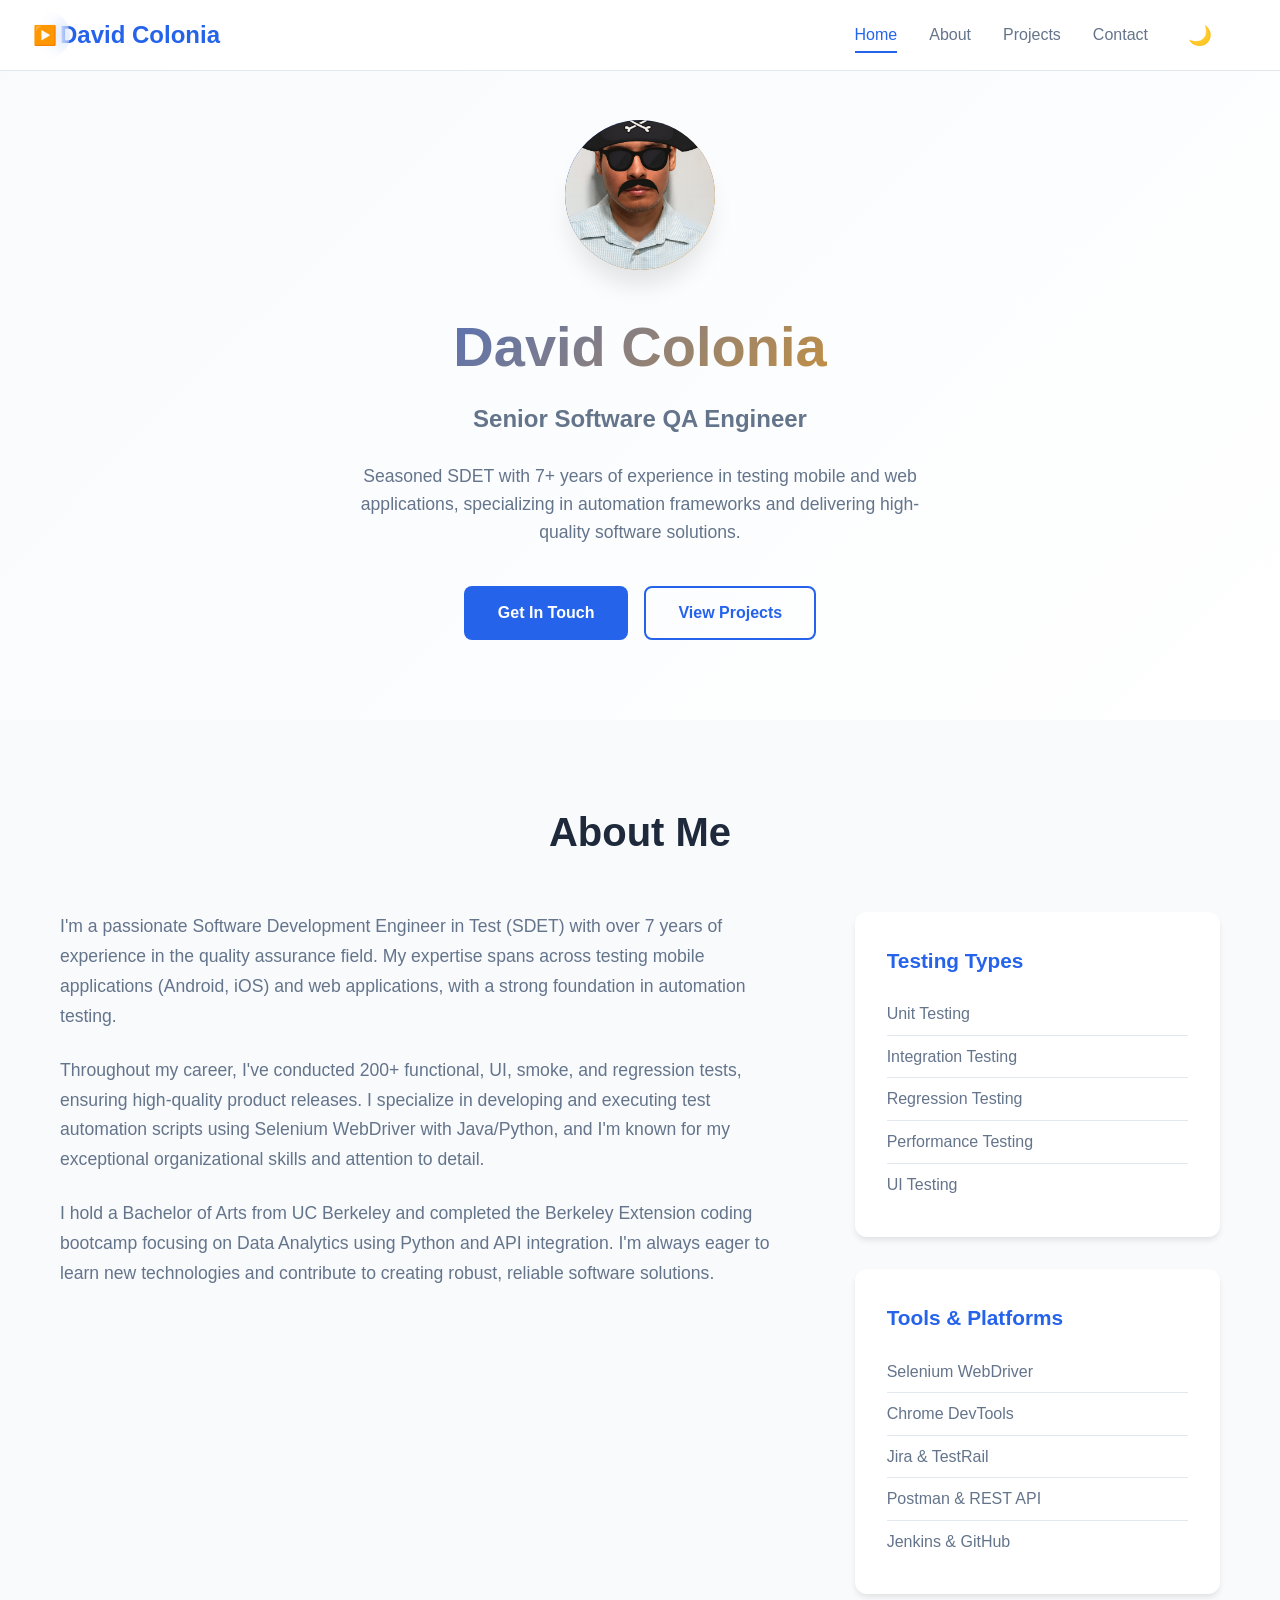
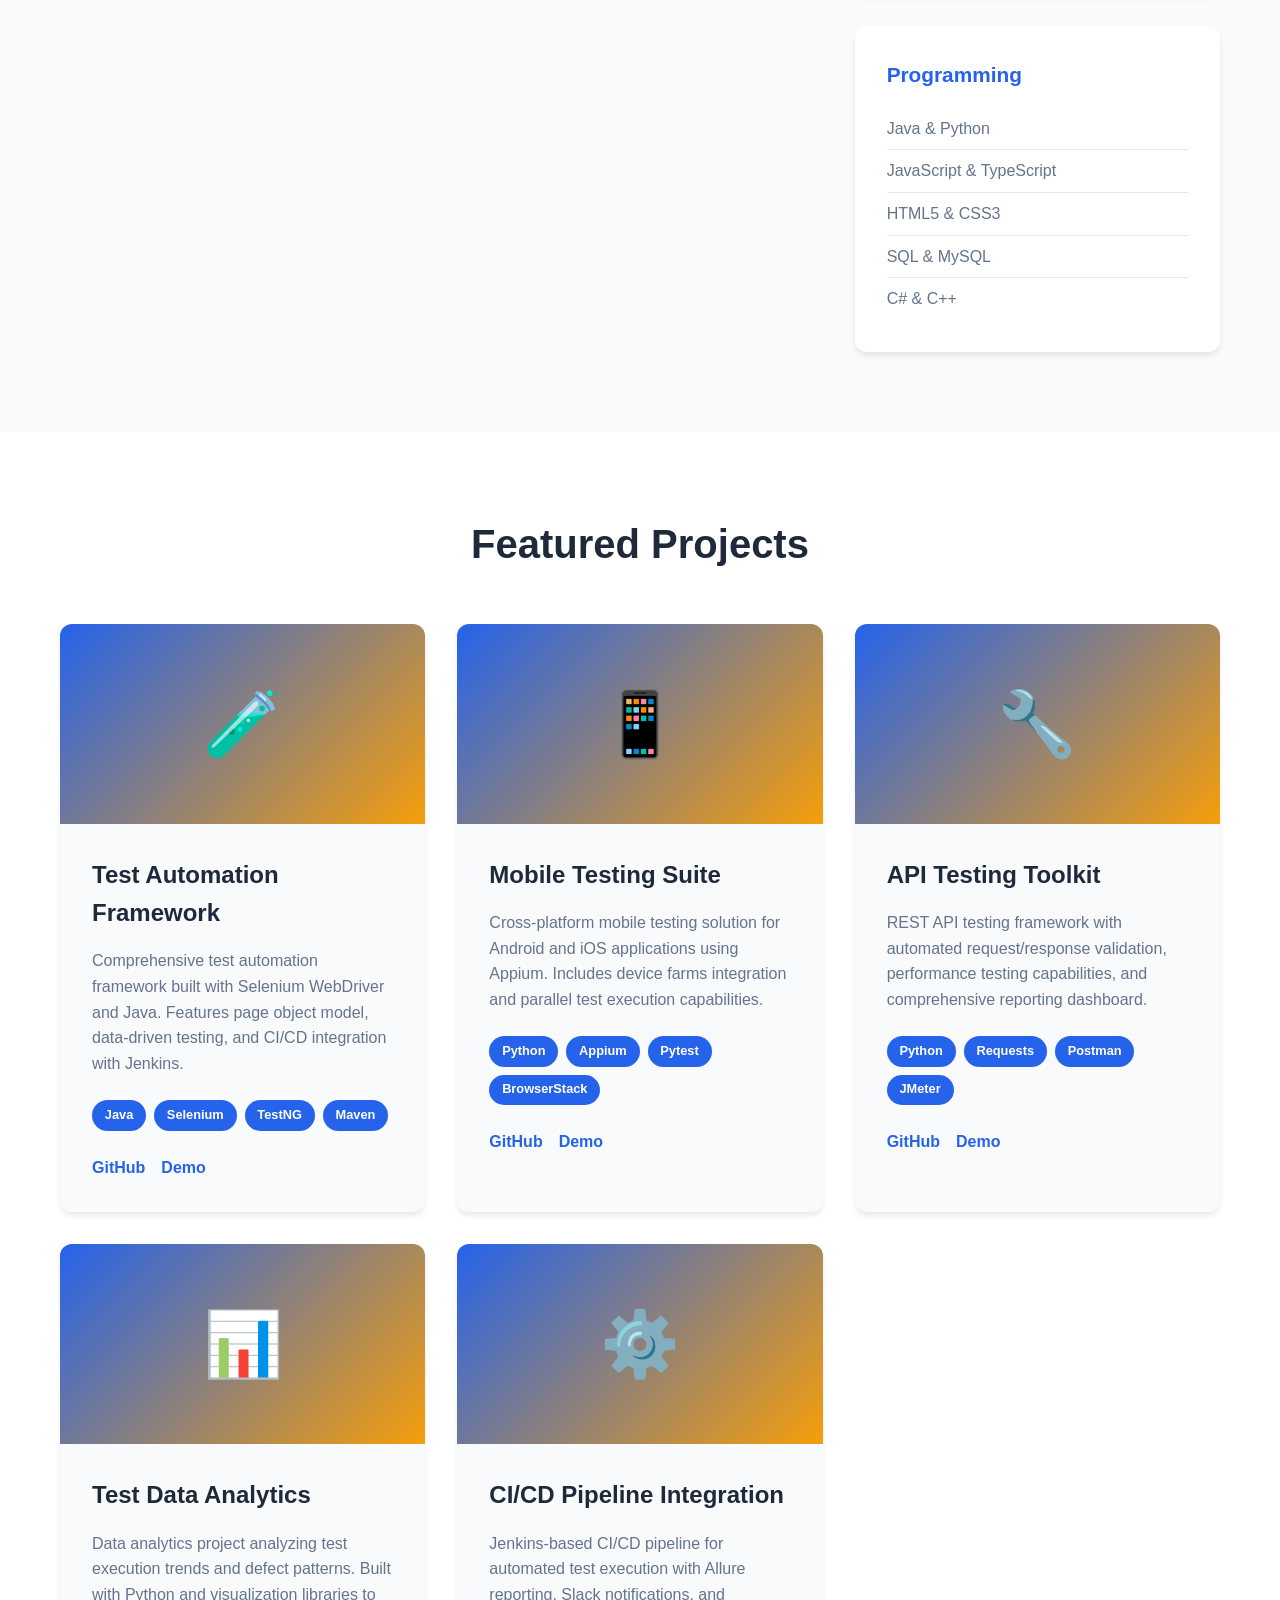
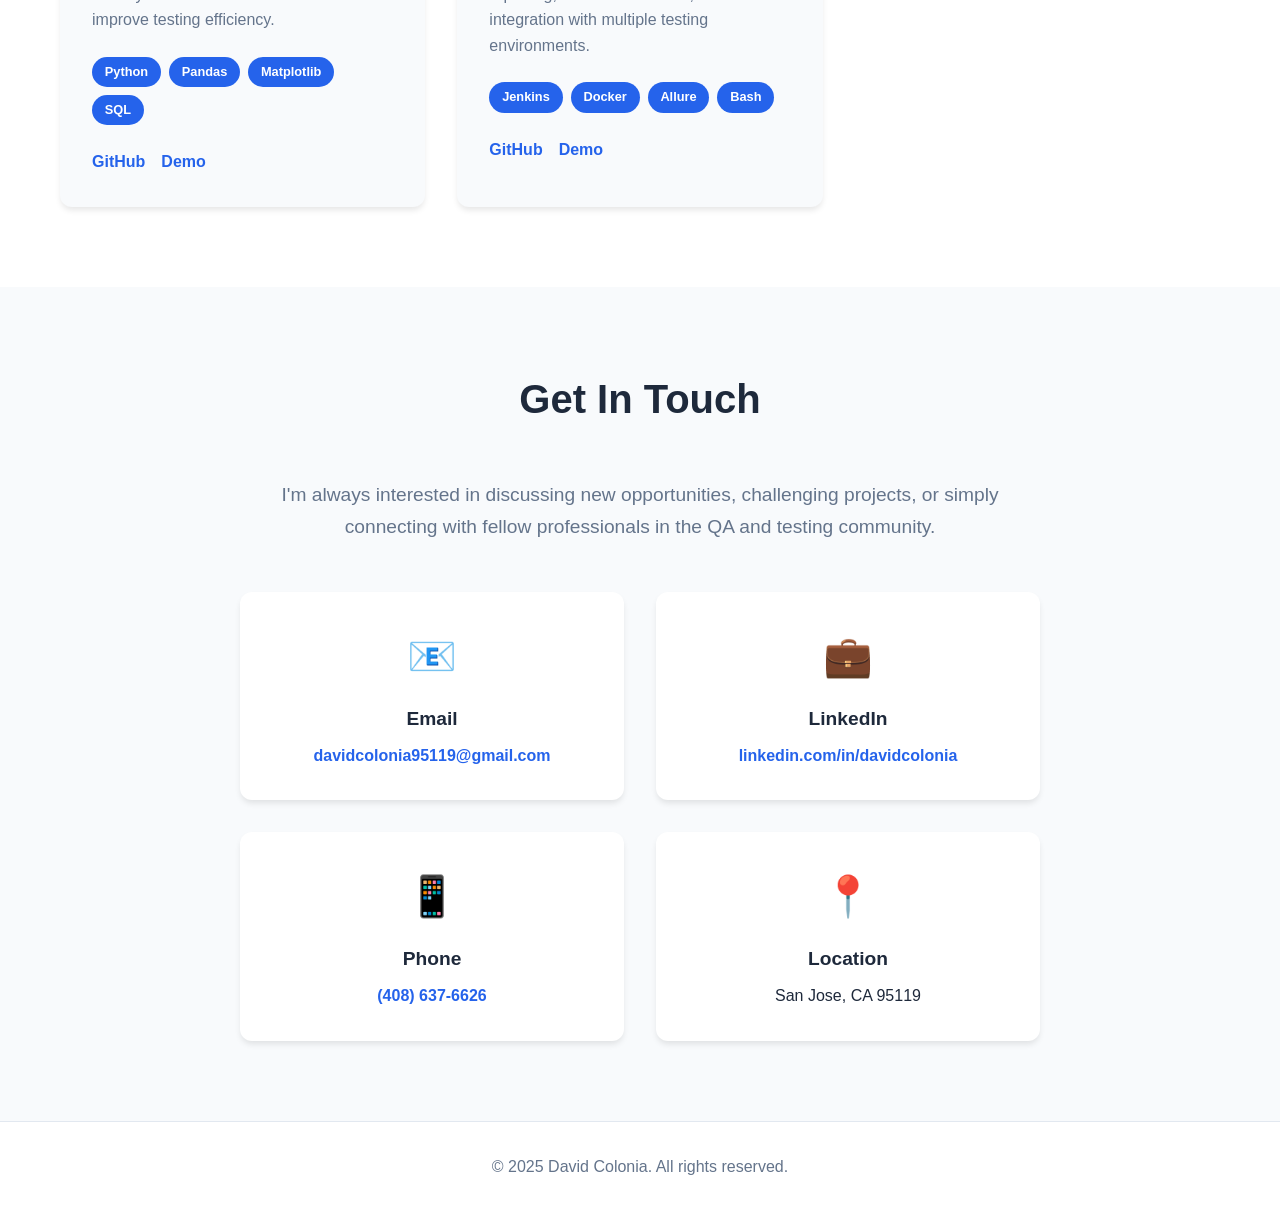
==== index.html @ 5f82f7f6 "working site" ====
<!DOCTYPE html>
<html lang="en">
<head>
    <meta charset="UTF-8">
    <meta name="viewport" content="width=device-width, initial-scale=1.0">
    <title>David Colonia - Software QA Engineer</title>
    <link rel="stylesheet" href="style.css">
</head>
<body>
    <!-- Music Player -->
    <div class="music-player" id="music-player">
        <button class="music-toggle" id="music-toggle">
            <span class="play-icon">▶️</span>
            <span class="pause-icon" style="display: none;">⏸️</span>
        </button>
        <div class="music-info" id="music-info">
            <div class="song-details">
                <div class="song-title">Lofi Hip Hop</div>
                <div class="song-artist">Chill Beats</div>
                <div class="music-controls">
                    <button class="control-btn" id="prev-btn">⏮️</button>
                    <button class="control-btn" id="next-btn">⏭️</button>
                    <div class="volume-control">
                        <span class="volume-icon">🔊</span>
                        <input type="range" class="volume-slider" id="volume-slider" min="0" max="100" value="50">
                    </div>
                </div>
                <div class="progress-container">
                    <div class="progress-bar">
                        <div class="progress-fill" id="progress-fill"></div>
                    </div>
                    <div class="time-display">
                        <span id="current-time">0:00</span> / <span id="total-time">0:00</span>
                    </div>
                </div>
            </div>
        </div>
        <audio id="audio-player" loop>
            <source src="music/lofi-hip-hop.mp3" type="audio/mpeg">
            <!-- Fallback for browsers that don't support MP3 -->
            <source src="music/lofi-hip-hop.ogg" type="audio/ogg">
            Your browser does not support the audio element.
        </audio>
    </div>

    <!-- Navigation -->
    <nav class="navbar" id="navbar">
        <div class="nav-container">
            <div class="nav-logo">
                <a href="#home">David Colonia</a>
            </div>
            <div class="nav-menu" id="nav-menu">
                <a href="#home" class="nav-link">Home</a>
                <a href="#about" class="nav-link">About</a>
                <a href="#projects" class="nav-link">Projects</a>
                <a href="#contact" class="nav-link">Contact</a>
                <button type="button" class="theme-toggle" id="theme-toggle">🌙</button>
            </div>
            <div class="hamburger" id="hamburger">
                <span></span>
                <span></span>
                <span></span>
            </div>
        </div>
    </nav>

    <!-- Hero Section -->
    <section id="home" class="hero">
        <div class="hero-container">
            <div class="hero-content">
                <div class="profile-img-container">
                    <div class="profile-img-placeholder">
                        <img src = "pirate-profile.jpg" />
                        <span>DC</span>
                    </div>
                </div>
                <h1 class="hero-title">David Colonia</h1>
                <p class="hero-subtitle">Senior Software QA Engineer</p>
                <p class="hero-description">
                    Seasoned SDET with 7+ years of experience in testing mobile and web applications, 
                    specializing in automation frameworks and delivering high-quality software solutions.
                </p>
                <div class="hero-cta">
                    <a href="#contact" class="btn btn-primary">Get In Touch</a>
                    <a href="#projects" class="btn btn-secondary">View Projects</a>
                </div>
            </div>
        </div>
    </section>

    <!-- About Section -->
    <section id="about" class="about">
        <div class="container">
            <h2 class="section-title">About Me</h2>
            <div class="about-content">
                <div class="about-text">
                    <p>
                        I'm a passionate Software Development Engineer in Test (SDET) with over 7 years of experience 
                        in the quality assurance field. My expertise spans across testing mobile applications (Android, iOS) 
                        and web applications, with a strong foundation in automation testing.
                    </p>
                    <p>
                        Throughout my career, I've conducted 200+ functional, UI, smoke, and regression tests, ensuring 
                        high-quality product releases. I specialize in developing and executing test automation scripts 
                        using Selenium WebDriver with Java/Python, and I'm known for my exceptional organizational 
                        skills and attention to detail.
                    </p>
                    <p>
                        I hold a Bachelor of Arts from UC Berkeley and completed the Berkeley Extension coding bootcamp 
                        focusing on Data Analytics using Python and API integration. I'm always eager to learn new 
                        technologies and contribute to creating robust, reliable software solutions.
                    </p>
                </div>
                <div class="skills-grid">
                    <div class="skill-category">
                        <h3>Testing Types</h3>
                        <ul>
                            <li>Unit Testing</li>
                            <li>Integration Testing</li>
                            <li>Regression Testing</li>
                            <li>Performance Testing</li>
                            <li>UI Testing</li>
                        </ul>
                    </div>
                    <div class="skill-category">
                        <h3>Tools & Platforms</h3>
                        <ul>
                            <li>Selenium WebDriver</li>
                            <li>Chrome DevTools</li>
                            <li>Jira & TestRail</li>
                            <li>Postman & REST API</li>
                            <li>Jenkins & GitHub</li>
                        </ul>
                    </div>
                    <div class="skill-category">
                        <h3>Programming</h3>
                        <ul>
                            <li>Java & Python</li>
                            <li>JavaScript & TypeScript</li>
                            <li>HTML5 & CSS3</li>
                            <li>SQL & MySQL</li>
                            <li>C# & C++</li>
                        </ul>
                    </div>
                </div>
            </div>
        </div>
    </section>

    <!-- Projects Section -->
    <section id="projects" class="projects">
        <div class="container">
            <h2 class="section-title">Featured Projects</h2>
            <div class="projects-grid">
                <div class="project-card">
                    <div class="project-image">
                        <div class="project-placeholder">🧪</div>
                    </div>
                    <div class="project-content">
                        <h3>Test Automation Framework</h3>
                        <p>
                            Comprehensive test automation framework built with Selenium WebDriver and Java. 
                            Features page object model, data-driven testing, and CI/CD integration with Jenkins.
                        </p>
                        <div class="project-tech">
                            <span>Java</span>
                            <span>Selenium</span>
                            <span>TestNG</span>
                            <span>Maven</span>
                        </div>
                        <div class="project-links">
                            <a href="#" class="project-link">GitHub</a>
                            <a href="#" class="project-link">Demo</a>
                        </div>
                    </div>
                </div>

                <div class="project-card">
                    <div class="project-image">
                        <div class="project-placeholder">📱</div>
                    </div>
                    <div class="project-content">
                        <h3>Mobile Testing Suite</h3>
                        <p>
                            Cross-platform mobile testing solution for Android and iOS applications using Appium. 
                            Includes device farms integration and parallel test execution capabilities.
                        </p>
                        <div class="project-tech">
                            <span>Python</span>
                            <span>Appium</span>
                            <span>Pytest</span>
                            <span>BrowserStack</span>
                        </div>
                        <div class="project-links">
                            <a href="#" class="project-link">GitHub</a>
                            <a href="#" class="project-link">Demo</a>
                        </div>
                    </div>
                </div>

                <div class="project-card">
                    <div class="project-image">
                        <div class="project-placeholder">🔧</div>
                    </div>
                    <div class="project-content">
                        <h3>API Testing Toolkit</h3>
                        <p>
                            REST API testing framework with automated request/response validation, 
                            performance testing capabilities, and comprehensive reporting dashboard.
                        </p>
                        <div class="project-tech">
                            <span>Python</span>
                            <span>Requests</span>
                            <span>Postman</span>
                            <span>JMeter</span>
                        </div>
                        <div class="project-links">
                            <a href="#" class="project-link">GitHub</a>
                            <a href="#" class="project-link">Demo</a>
                        </div>
                    </div>
                </div>

                <div class="project-card">
                    <div class="project-image">
                        <div class="project-placeholder">📊</div>
                    </div>
                    <div class="project-content">
                        <h3>Test Data Analytics</h3>
                        <p>
                            Data analytics project analyzing test execution trends and defect patterns. 
                            Built with Python and visualization libraries to improve testing efficiency.
                        </p>
                        <div class="project-tech">
                            <span>Python</span>
                            <span>Pandas</span>
                            <span>Matplotlib</span>
                            <span>SQL</span>
                        </div>
                        <div class="project-links">
                            <a href="#" class="project-link">GitHub</a>
                            <a href="#" class="project-link">Demo</a>
                        </div>
                    </div>
                </div>

                <div class="project-card">
                    <div class="project-image">
                        <div class="project-placeholder">⚙️</div>
                    </div>
                    <div class="project-content">
                        <h3>CI/CD Pipeline Integration</h3>
                        <p>
                            Jenkins-based CI/CD pipeline for automated test execution with Allure reporting, 
                            Slack notifications, and integration with multiple testing environments.
                        </p>
                        <div class="project-tech">
                            <span>Jenkins</span>
                            <span>Docker</span>
                            <span>Allure</span>
                            <span>Bash</span>
                        </div>
                        <div class="project-links">
                            <a href="#" class="project-link">GitHub</a>
                            <a href="#" class="project-link">Demo</a>
                        </div>
                    </div>
                </div>
            </div>
        </div>
    </section>

    <!-- Contact Section -->
    <section id="contact" class="contact">
        <div class="container">
            <h2 class="section-title">Get In Touch</h2>
            <div class="contact-content">
                <p class="contact-description">
                    I'm always interested in discussing new opportunities, challenging projects, 
                    or simply connecting with fellow professionals in the QA and testing community.
                </p>
                <div class="contact-info">
                    <div class="contact-item">
                        <div class="contact-icon">📧</div>
                        <div class="contact-details">
                            <h3>Email</h3>
                            <a href="mailto:davidcolonia95119@gmail.com">davidcolonia95119@gmail.com</a>
                        </div>
                    </div>
                    <div class="contact-item">
                        <div class="contact-icon">💼</div>
                        <div class="contact-details">
                            <h3>LinkedIn</h3>
                            <a href="https://linkedin.com/in/davidcolonia" target="_blank">linkedin.com/in/davidcolonia</a>
                        </div>
                    </div>
                    <div class="contact-item">
                        <div class="contact-icon">📱</div>
                        <div class="contact-details">
                            <h3>Phone</h3>
                            <a href="tel:4086376626">(408) 637-6626</a>
                        </div>
                    </div>
                    <div class="contact-item">
                        <div class="contact-icon">📍</div>
                        <div class="contact-details">
                            <h3>Location</h3>
                            <span>San Jose, CA 95119</span>
                        </div>
                    </div>
                </div>
            </div>
        </div>
    </section>

    <!-- Footer -->
    <footer class="footer">
        <div class="container">
            <p>&copy; 2025 David Colonia. All rights reserved.</p>
        </div>
    </footer>

    <script src="script.js"></script>
</body>
</html>
---- style.css ----
/* CSS Reset and Base Styles */
* {
    margin: 0;
    padding: 0;
    box-sizing: border-box;
}

:root {
    /* Light theme colors */
    --primary-color: #2563eb;
    --secondary-color: #64748b;
    --accent-color: #f59e0b;
    --text-primary: #1e293b;
    --text-secondary: #64748b;
    --background-color: #ffffff;
    --surface-color: #f8fafc;
    --border-color: #e2e8f0;
    --shadow: 0 4px 6px -1px rgba(0, 0, 0, 0.1);
    --shadow-lg: 0 20px 25px -5px rgba(0, 0, 0, 0.1);
    
    /* Font settings */
    --font-primary: -apple-system, BlinkMacSystemFont, 'Segoe UI', Roboto, sans-serif;
    --font-mono: 'SFMono-Regular', Consolas, 'Liberation Mono', Menlo, monospace;
    
    /* Transitions */
    --transition: all 0.3s cubic-bezier(0.4, 0, 0.2, 1);
}

/* Dark theme colors */
[data-theme="dark"] {
    --primary-color: #3b82f6;
    --secondary-color: #94a3b8;
    --accent-color: #fbbf24;
    --text-primary: #f1f5f9;
    --text-secondary: #cbd5e1;
    --background-color: #0f172a;
    --surface-color: #1e293b;
    --border-color: #334155;
    --shadow: 0 4px 6px -1px rgba(0, 0, 0, 0.3);
    --shadow-lg: 0 20px 25px -5px rgba(0, 0, 0, 0.4);
}

/* Ensure smooth theme transitions */
* {
    transition: background-color 0.3s ease, color 0.3s ease, border-color 0.3s ease;
}

body {
    font-family: var(--font-primary);
    line-height: 1.6;
    color: var(--text-primary);
    background-color: var(--background-color);
    transition: var(--transition);
}

html {
    scroll-behavior: smooth;
}

.container {
    max-width: 1200px;
    margin: 0 auto;
    padding: 0 20px;
}

/* Navigation Styles */
.navbar {
    position: fixed;
    top: 0;
    width: 100%;
    background: var(--background-color);
    backdrop-filter: blur(10px);
    border-bottom: 1px solid var(--border-color);
    z-index: 1000;
    transition: var(--transition);
}

.nav-container {
    max-width: 1200px;
    margin: 0 auto;
    padding: 0 20px;
    display: flex;
    justify-content: space-between;
    align-items: center;
    height: 70px;
}

.nav-logo a {
    font-size: 1.5rem;
    font-weight: 700;
    color: var(--primary-color);
    text-decoration: none;
    transition: var(--transition);
}

.nav-menu {
    display: flex;
    align-items: center;
    gap: 2rem;
}

.nav-link {
    color: var(--text-secondary);
    text-decoration: none;
    font-weight: 500;
    transition: var(--transition);
    position: relative;
}

.nav-link:hover {
    color: var(--primary-color);
}

.nav-link::after {
    content: '';
    position: absolute;
    bottom: -5px;
    left: 0;
    width: 0;
    height: 2px;
    background: var(--primary-color);
    transition: width 0.3s ease;
}

.nav-link:hover::after {
    width: 100%;
}

.nav-link.active {
    color: var(--primary-color);
}

.nav-link.active::after {
    width: 100%;
}

.theme-toggle {
    background: none;
    border: none;
    font-size: 1.2rem;
    cursor: pointer;
    padding: 8px;
    border-radius: 8px;
    transition: var(--transition);
    color: var(--text-primary);
    display: flex;
    align-items: center;
    justify-content: center;
    min-width: 40px;
    height: 40px;
}

.theme-toggle:hover {
    background: var(--surface-color);
    transform: scale(1.1);
}

.theme-toggle:focus {
    outline: 2px solid var(--primary-color);
    outline-offset: 2px;
}

.hamburger {
    display: none;
    flex-direction: column;
    cursor: pointer;
    gap: 4px;
}

.hamburger span {
    width: 25px;
    height: 3px;
    background: var(--text-primary);
    transition: var(--transition);
    border-radius: 2px;
}

/* Hero Section */
.hero {
    padding: 120px 0 80px;
    background: linear-gradient(135deg, var(--surface-color) 0%, var(--background-color) 100%);
}

.hero-container {
    max-width: 1200px;
    margin: 0 auto;
    padding: 0 20px;
}

.hero-content {
    text-align: center;
    max-width: 800px;
    margin: 0 auto;
}

.profile-img-container {
    margin-bottom: 2rem;
}

.profile-img-placeholder {
    width: 150px;
    height: 150px;
    background: linear-gradient(135deg, var(--primary-color), var(--accent-color));
    border-radius: 50%;
    display: flex;
    align-items: center;
    justify-content: center;
    margin: 0 auto;
    font-size: 3rem;
    font-weight: 700;
    color: white;
    box-shadow: var(--shadow-lg);
    overflow: hidden;
    position: relative;
}

.profile-img-placeholder img {
    width: 100%;
    height: 100%;
    object-fit: cover;
    object-position: center;
    border-radius: 50%;
    position: absolute;
    top: 0;
    left: 0;
}

.profile-img-placeholder span {
    display: block;
    z-index: 1;
}

/* Hide the initials when image is present */
.profile-img-placeholder:has(img) span {
    display: none;
}

.hero-title {
    font-size: 3.5rem;
    font-weight: 800;
    margin-bottom: 0.5rem;
    background: linear-gradient(135deg, var(--primary-color), var(--accent-color));
    -webkit-background-clip: text;
    -webkit-text-fill-color: transparent;
    background-clip: text;
}

.hero-subtitle {
    font-size: 1.5rem;
    color: var(--text-secondary);
    margin-bottom: 1.5rem;
    font-weight: 600;
}

.hero-description {
    font-size: 1.1rem;
    color: var(--text-secondary);
    margin-bottom: 2.5rem;
    max-width: 600px;
    margin-left: auto;
    margin-right: auto;
}

.hero-cta {
    display: flex;
    gap: 1rem;
    justify-content: center;
    flex-wrap: wrap;
}

/* Button Styles */
.btn {
    padding: 12px 32px;
    border-radius: 8px;
    text-decoration: none;
    font-weight: 600;
    transition: var(--transition);
    display: inline-block;
    border: 2px solid transparent;
}

.btn-primary {
    background: var(--primary-color);
    color: white;
}

.btn-primary:hover {
    transform: translateY(-2px);
    box-shadow: var(--shadow-lg);
}

.btn-secondary {
    background: transparent;
    color: var(--primary-color);
    border-color: var(--primary-color);
}

.btn-secondary:hover {
    background: var(--primary-color);
    color: white;
    transform: translateY(-2px);
}

/* Section Styles */
.section-title {
    font-size: 2.5rem;
    font-weight: 800;
    text-align: center;
    margin-bottom: 3rem;
    color: var(--text-primary);
}

/* About Section */
.about {
    padding: 80px 0;
    background: var(--surface-color);
}

.about-content {
    display: grid;
    grid-template-columns: 2fr 1fr;
    gap: 4rem;
    align-items: start;
}

.about-text p {
    margin-bottom: 1.5rem;
    font-size: 1.1rem;
    color: var(--text-secondary);
    line-height: 1.7;
}

.skills-grid {
    display: grid;
    gap: 2rem;
}

.skill-category {
    background: var(--background-color);
    padding: 2rem;
    border-radius: 12px;
    box-shadow: var(--shadow);
    transition: var(--transition);
}

.skill-category:hover {
    transform: translateY(-5px);
    box-shadow: var(--shadow-lg);
}

.skill-category h3 {
    font-size: 1.3rem;
    font-weight: 700;
    margin-bottom: 1rem;
    color: var(--primary-color);
}

.skill-category ul {
    list-style: none;
}

.skill-category li {
    padding: 0.5rem 0;
    color: var(--text-secondary);
    border-bottom: 1px solid var(--border-color);
}

.skill-category li:last-child {
    border-bottom: none;
}

/* Projects Section */
.projects {
    padding: 80px 0;
    background: var(--background-color);
}

.projects-grid {
    display: grid;
    grid-template-columns: repeat(auto-fit, minmax(350px, 1fr));
    gap: 2rem;
}

.project-card {
    background: var(--surface-color);
    border-radius: 12px;
    overflow: hidden;
    box-shadow: var(--shadow);
    transition: var(--transition);
}

.project-card:hover {
    transform: translateY(-10px);
    box-shadow: var(--shadow-lg);
}

.project-image {
    height: 200px;
    background: linear-gradient(135deg, var(--primary-color), var(--accent-color));
    display: flex;
    align-items: center;
    justify-content: center;
}

.project-placeholder {
    font-size: 4rem;
    color: white;
}

.project-content {
    padding: 2rem;
}

.project-content h3 {
    font-size: 1.5rem;
    font-weight: 700;
    margin-bottom: 1rem;
    color: var(--text-primary);
}

.project-content p {
    color: var(--text-secondary);
    margin-bottom: 1.5rem;
    line-height: 1.6;
}

.project-tech {
    display: flex;
    flex-wrap: wrap;
    gap: 0.5rem;
    margin-bottom: 1.5rem;
}

.project-tech span {
    background: var(--primary-color);
    color: white;
    padding: 0.3rem 0.8rem;
    border-radius: 20px;
    font-size: 0.8rem;
    font-weight: 600;
}

.project-links {
    display: flex;
    gap: 1rem;
}

.project-link {
    color: var(--primary-color);
    text-decoration: none;
    font-weight: 600;
    transition: var(--transition);
}

.project-link:hover {
    color: var(--accent-color);
}

/* Contact Section */
.contact {
    padding: 80px 0;
    background: var(--surface-color);
}

.contact-content {
    text-align: center;
    max-width: 800px;
    margin: 0 auto;
}

.contact-description {
    font-size: 1.2rem;
    color: var(--text-secondary);
    margin-bottom: 3rem;
    line-height: 1.7;
}

.contact-info {
    display: grid;
    grid-template-columns: repeat(auto-fit, minmax(250px, 1fr));
    gap: 2rem;
}

.contact-item {
    background: var(--background-color);
    padding: 2rem;
    border-radius: 12px;
    box-shadow: var(--shadow);
    transition: var(--transition);
    text-align: center;
}

.contact-item:hover {
    transform: translateY(-5px);
    box-shadow: var(--shadow-lg);
}

.contact-icon {
    font-size: 2.5rem;
    margin-bottom: 1rem;
}

.contact-item h3 {
    font-size: 1.2rem;
    font-weight: 700;
    margin-bottom: 0.5rem;
    color: var(--text-primary);
}

.contact-item a {
    color: var(--primary-color);
    text-decoration: none;
    font-weight: 600;
    transition: var(--transition);
}

.contact-item a:hover {
    color: var(--accent-color);
}

/* Footer */
.footer {
    background: var(--background-color);
    border-top: 1px solid var(--border-color);
    padding: 2rem 0;
    text-align: center;
}

.footer p {
    color: var(--text-secondary);
}

/* Music Player Styles */
.music-player {
    position: fixed;
    top: 10px;
    left: 20px;
    z-index: 1001;
    transition: var(--transition);
}

@media (max-width: 768px) {
    .music-player {
        top: 180px;
        left: 15px;
    }
}

@media (max-width: 480px) {
    .music-player {
        top: 160px;
        left: 10px;
    }
}

.music-toggle {
    width: 50px !important;
    height: 50px !important;
    border-radius: 50% !important;
    background: transparent !important;
    backdrop-filter: blur(10px);
    border: none !important;
    cursor: pointer;
    display: flex;
    align-items: center;
    justify-content: center;
    font-size: 1.2rem;
    transition: var(--transition);
    box-shadow: none !important;
    color: var(--text-primary);
}

.music-toggle:hover {
    background: rgba(255, 255, 255, 0.1) !important;
    transform: scale(1.05);
    box-shadow: none !important;
}

.music-toggle:active {
    transform: scale(0.95);
}

.music-toggle:focus {
    outline: none;
}

.music-info {
    position: absolute;
    top: 60px;
    left: 0;
    background: var(--surface-color);
    border: 1px solid var(--border-color);
    border-radius: 12px;
    padding: 1rem;
    min-width: 280px;
    box-shadow: var(--shadow-lg);
    opacity: 0;
    visibility: hidden;
    transform: translateY(-10px);
    transition: all 0.3s cubic-bezier(0.4, 0, 0.2, 1);
    backdrop-filter: blur(10px);
}

.music-player:hover .music-info {
    opacity: 1;
    visibility: visible;
    transform: translateY(0);
}

.song-details {
    display: flex;
    flex-direction: column;
    gap: 0.75rem;
}

.song-title {
    font-weight: 700;
    font-size: 1rem;
    color: var(--text-primary);
    margin-bottom: 0.25rem;
}

.song-artist {
    font-size: 0.875rem;
    color: var(--text-secondary);
    margin-bottom: 0.5rem;
}

.music-controls {
    display: flex;
    align-items: center;
    gap: 0.5rem;
    margin-bottom: 0.75rem;
}

.control-btn {
    background: none;
    border: none;
    font-size: 1rem;
    cursor: pointer;
    padding: 0.25rem;
    border-radius: 4px;
    transition: var(--transition);
    color: var(--text-secondary);
}

.control-btn:hover {
    background: var(--border-color);
    color: var(--primary-color);
}

.volume-control {
    display: flex;
    align-items: center;
    gap: 0.5rem;
    margin-left: auto;
}

.volume-icon {
    font-size: 0.875rem;
}

.volume-slider {
    width: 80px;
    height: 4px;
    border-radius: 2px;
    background: var(--border-color);
    outline: none;
    -webkit-appearance: none;
    appearance: none;
}

.volume-slider::-webkit-slider-thumb {
    -webkit-appearance: none;
    appearance: none;
    width: 14px;
    height: 14px;
    border-radius: 50%;
    background: var(--primary-color);
    cursor: pointer;
    border: 2px solid white;
    box-shadow: 0 2px 4px rgba(0, 0, 0, 0.1);
}

.volume-slider::-moz-range-thumb {
    width: 14px;
    height: 14px;
    border-radius: 50%;
    background: var(--primary-color);
    cursor: pointer;
    border: 2px solid white;
    box-shadow: 0 2px 4px rgba(0, 0, 0, 0.1);
}

.progress-container {
    display: flex;
    flex-direction: column;
    gap: 0.5rem;
}

.progress-bar {
    width: 100%;
    height: 4px;
    background: var(--border-color);
    border-radius: 2px;
    overflow: hidden;
    cursor: pointer;
}

.progress-fill {
    height: 100%;
    background: linear-gradient(90deg, var(--primary-color), var(--accent-color));
    width: 0%;
    transition: width 0.1s ease;
    border-radius: 2px;
}

.time-display {
    display: flex;
    justify-content: space-between;
    font-size: 0.75rem;
    color: var(--text-secondary);
}

/* Dark theme adjustments for music player */
[data-theme="dark"] .music-toggle {
    background: transparent !important;
    color: var(--text-primary);
}

[data-theme="dark"] .music-toggle:hover {
    background: rgba(0, 0, 0, 0.2) !important;
}

[data-theme="dark"] .music-info {
    background: var(--surface-color);
    border-color: var(--border-color);
}

[data-theme="dark"] .volume-slider::-webkit-slider-thumb {
    border-color: var(--surface-color);
    box-shadow: 0 2px 4px rgba(0, 0, 0, 0.3);
}

[data-theme="dark"] .volume-slider::-moz-range-thumb {
    border-color: var(--surface-color);
    box-shadow: 0 2px 4px rgba(0, 0, 0, 0.3);
}

[data-theme="dark"] .progress-bar {
    background: var(--border-color);
}

[data-theme="dark"] .control-btn:hover {
    background: var(--border-color);
    color: var(--primary-color);
}

/* Music player responsive design */
@media (max-width: 768px) {
    .music-player {
        top: 15px;
        left: 15px;
    }
    
    .music-toggle {
        width: 45px;
        height: 45px;
        font-size: 1rem;
    }
    
    .music-info {
        min-width: 260px;
        left: -10px;
    }
}

@media (max-width: 480px) {
    .music-info {
        min-width: 240px;
        left: -20px;
    }
}
.scroll-to-top {
    position: fixed;
    bottom: 20px;
    right: 20px;
    width: 50px;
    height: 50px;
    border-radius: 50%;
    background: var(--primary-color);
    color: white;
    border: none;
    font-size: 20px;
    font-weight: bold;
    cursor: pointer;
    opacity: 0;
    visibility: hidden;
    transition: all 0.3s ease;
    z-index: 1000;
    box-shadow: var(--shadow);
}

.scroll-to-top:hover {
    transform: translateY(-2px);
    box-shadow: var(--shadow-lg);
}

/* Responsive Design */
@media (max-width: 768px) {
    .hamburger {
        display: flex;
    }
    
    .nav-menu {
        position: fixed;
        top: 70px;
        left: -100%;
        width: 100%;
        height: calc(100vh - 70px);
        background: var(--background-color);
        flex-direction: column;
        justify-content: center;
        align-items: center;
        gap: 2rem;
        transition: var(--transition);
        border-top: 1px solid var(--border-color);
    }
    
    .nav-menu.active {
        left: 0;
    }
    
    .hamburger.active span:nth-child(1) {
        transform: rotate(45deg) translate(5px, 5px);
    }
    
    .hamburger.active span:nth-child(2) {
        opacity: 0;
    }
    
    .hamburger.active span:nth-child(3) {
        transform: rotate(-45deg) translate(7px, -6px);
    }
    
    .hero-title {
        font-size: 2.5rem;
    }
    
    .hero-subtitle {
        font-size: 1.2rem;
    }
    
    .hero-cta {
        flex-direction: column;
        align-items: center;
    }
    
    .about-content {
        grid-template-columns: 1fr;
        gap: 2rem;
    }
    
    .projects-grid {
        grid-template-columns: 1fr;
    }
    
    .contact-info {
        grid-template-columns: 1fr;
    }
    
    .hero {
        padding: 100px 0 60px;
    }
    
    .section-title {
        font-size: 2rem;
    }
    
    .container {
        padding: 0 15px;
    }
}

@media (max-width: 480px) {
    .hero-title {
        font-size: 2rem;
    }
    
    .profile-img-placeholder {
        width: 120px;
        height: 120px;
        font-size: 2.5rem;
    }
    
    .profile-img-placeholder img {
        width: 120px;
        height: 120px;
    }
    
    .projects-grid {
        grid-template-columns: 1fr;
    }
    
    .project-card {
        margin: 0 10px;
    }
    
    .btn {
        padding: 10px 24px;
        font-size: 0.9rem;
    }
}

/* Animations */
@keyframes fadeInUp {
    from {
        opacity: 0;
        transform: translateY(30px);
    }
    to {
        opacity: 1;
        transform: translateY(0);
    }
}

.hero-content,
.section-title,
.project-card,
.contact-item {
    animation: fadeInUp 0.6s ease-out;
}

/* Smooth scrolling enhancement */
@media (prefers-reduced-motion: no-preference) {
    html {
        scroll-behavior: smooth;
    }
}
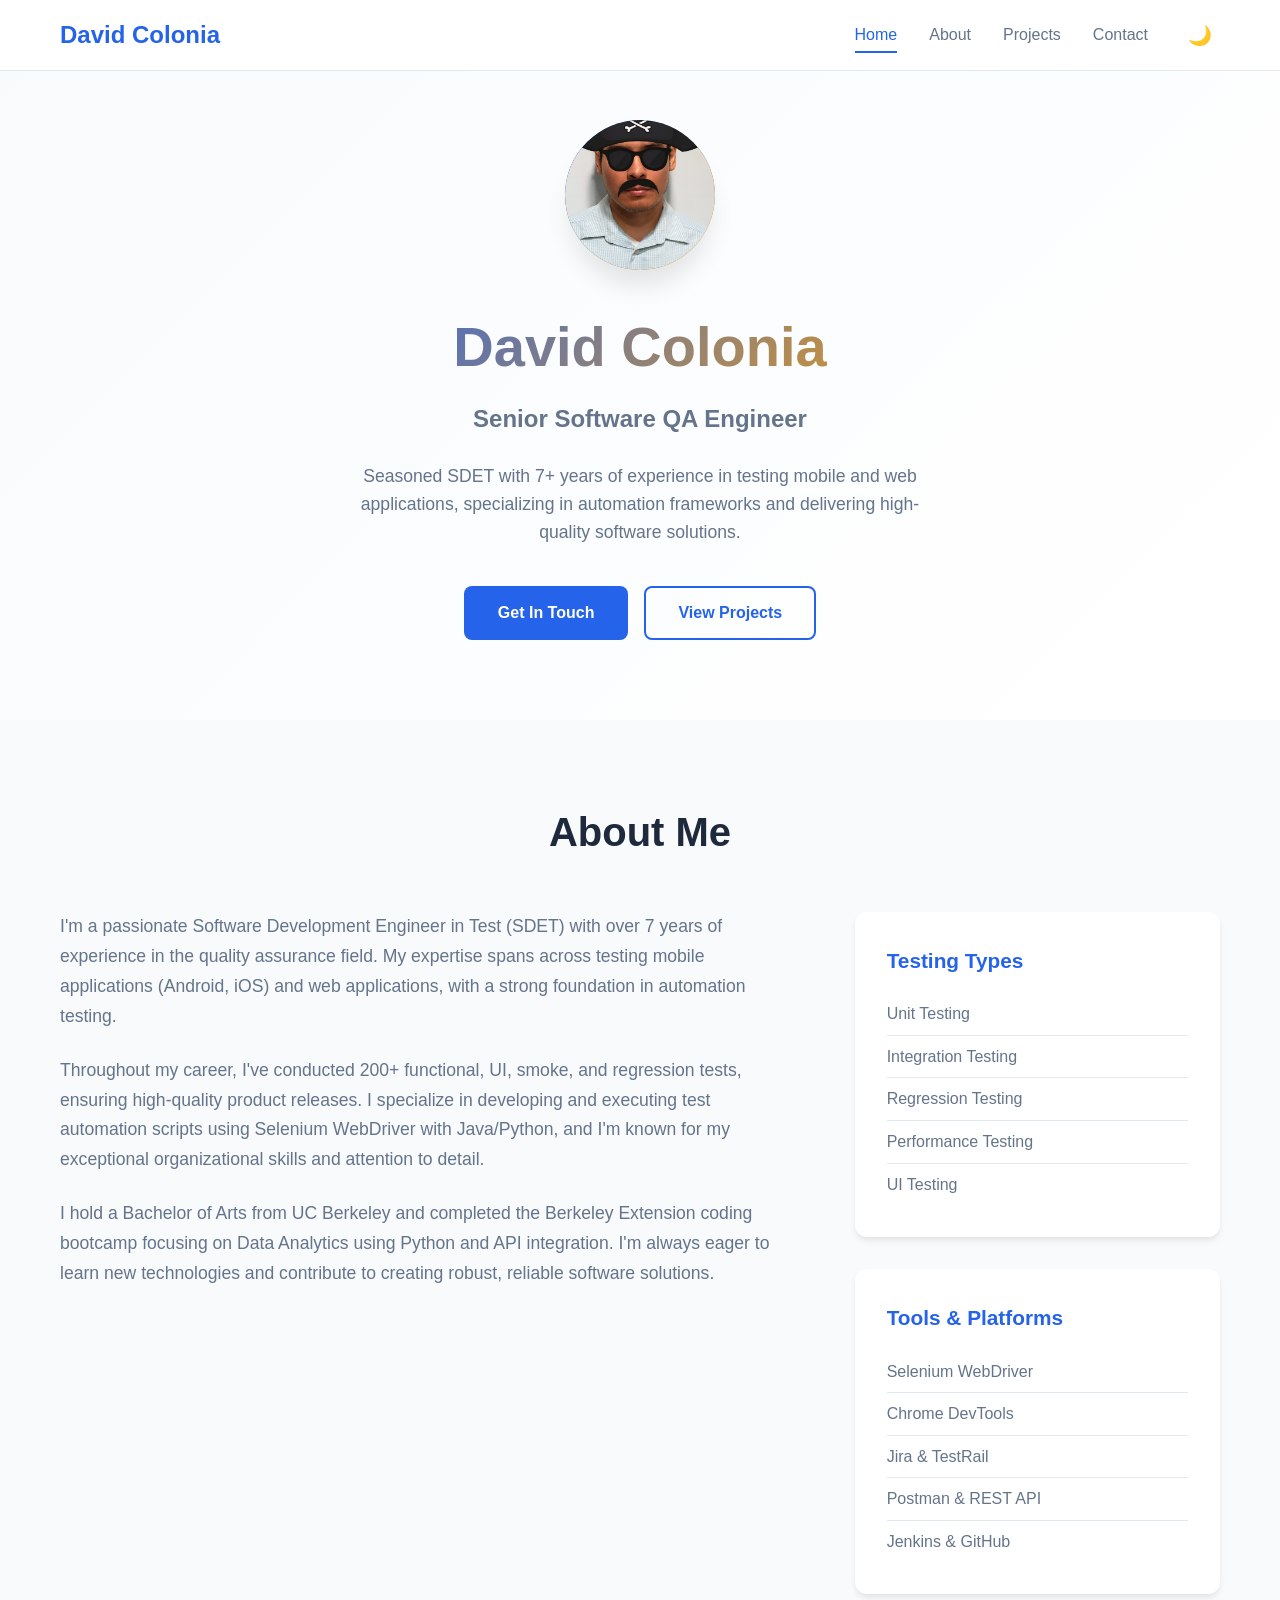
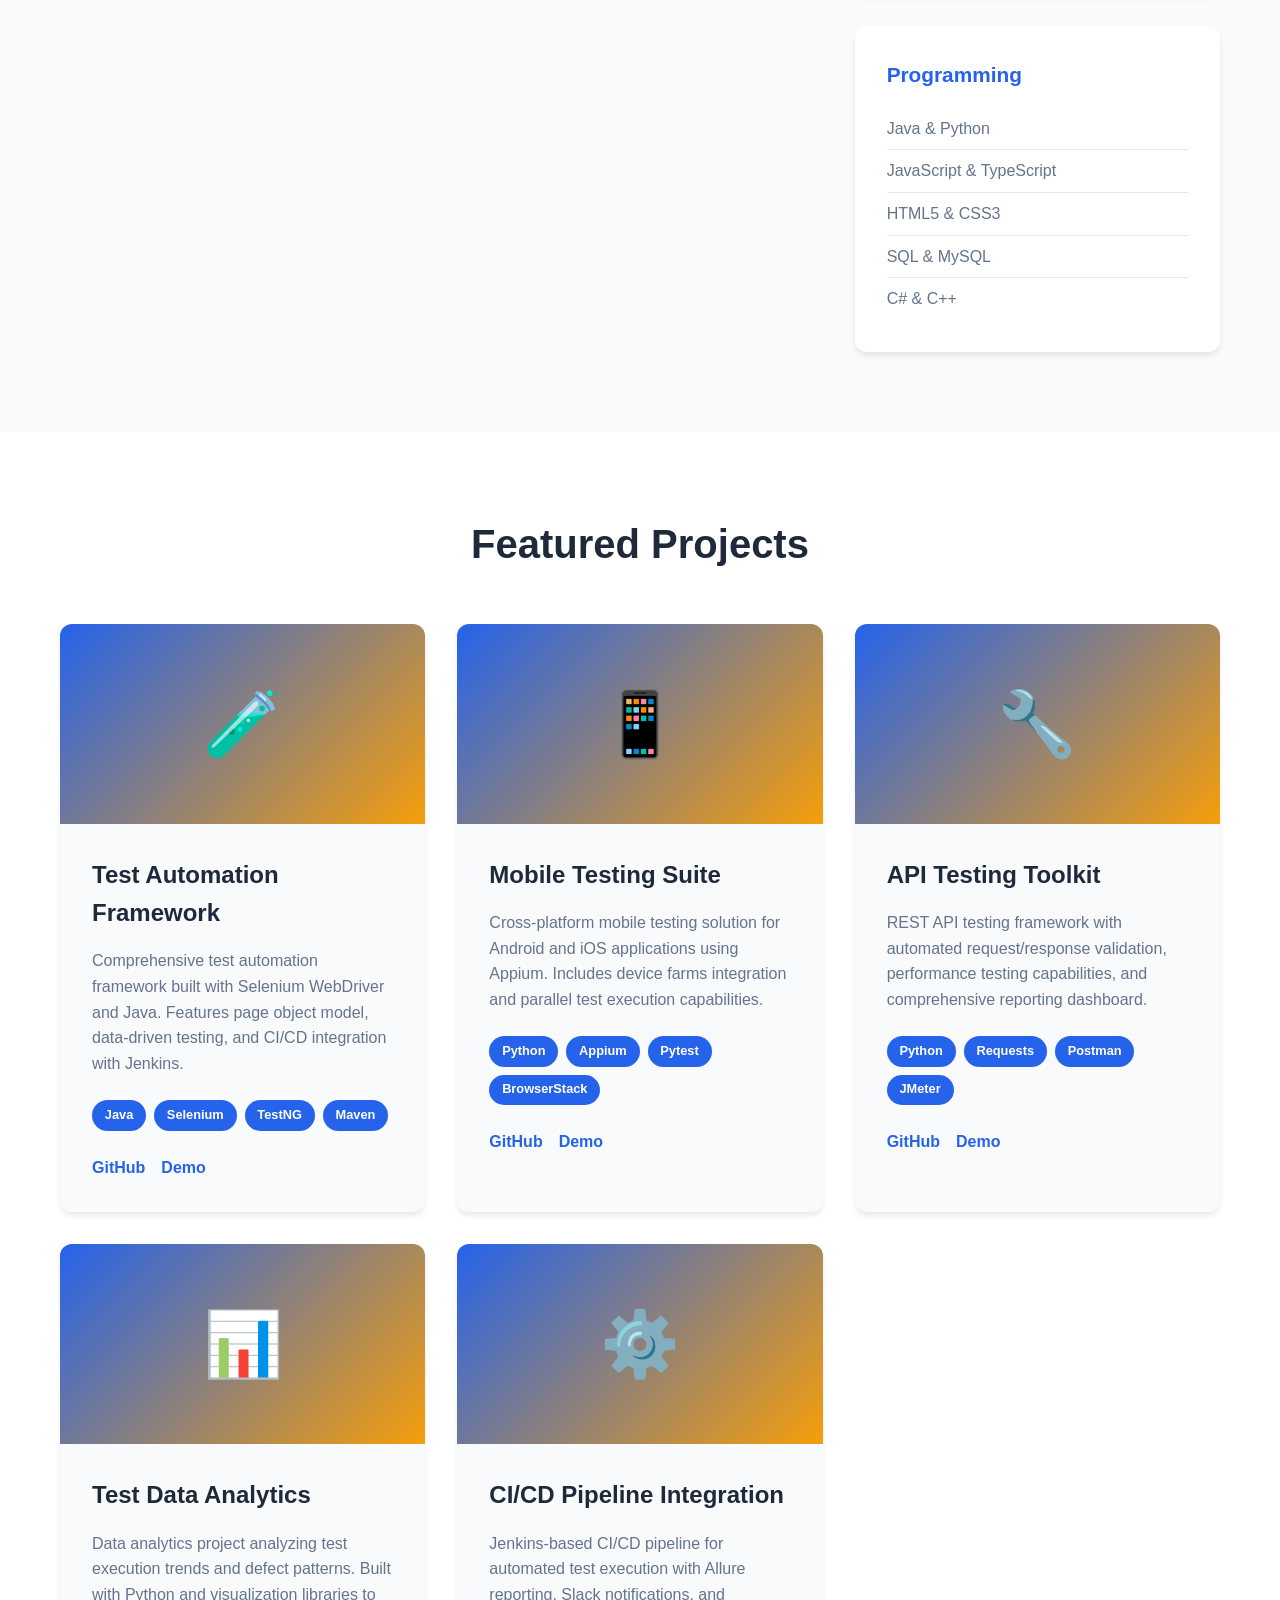
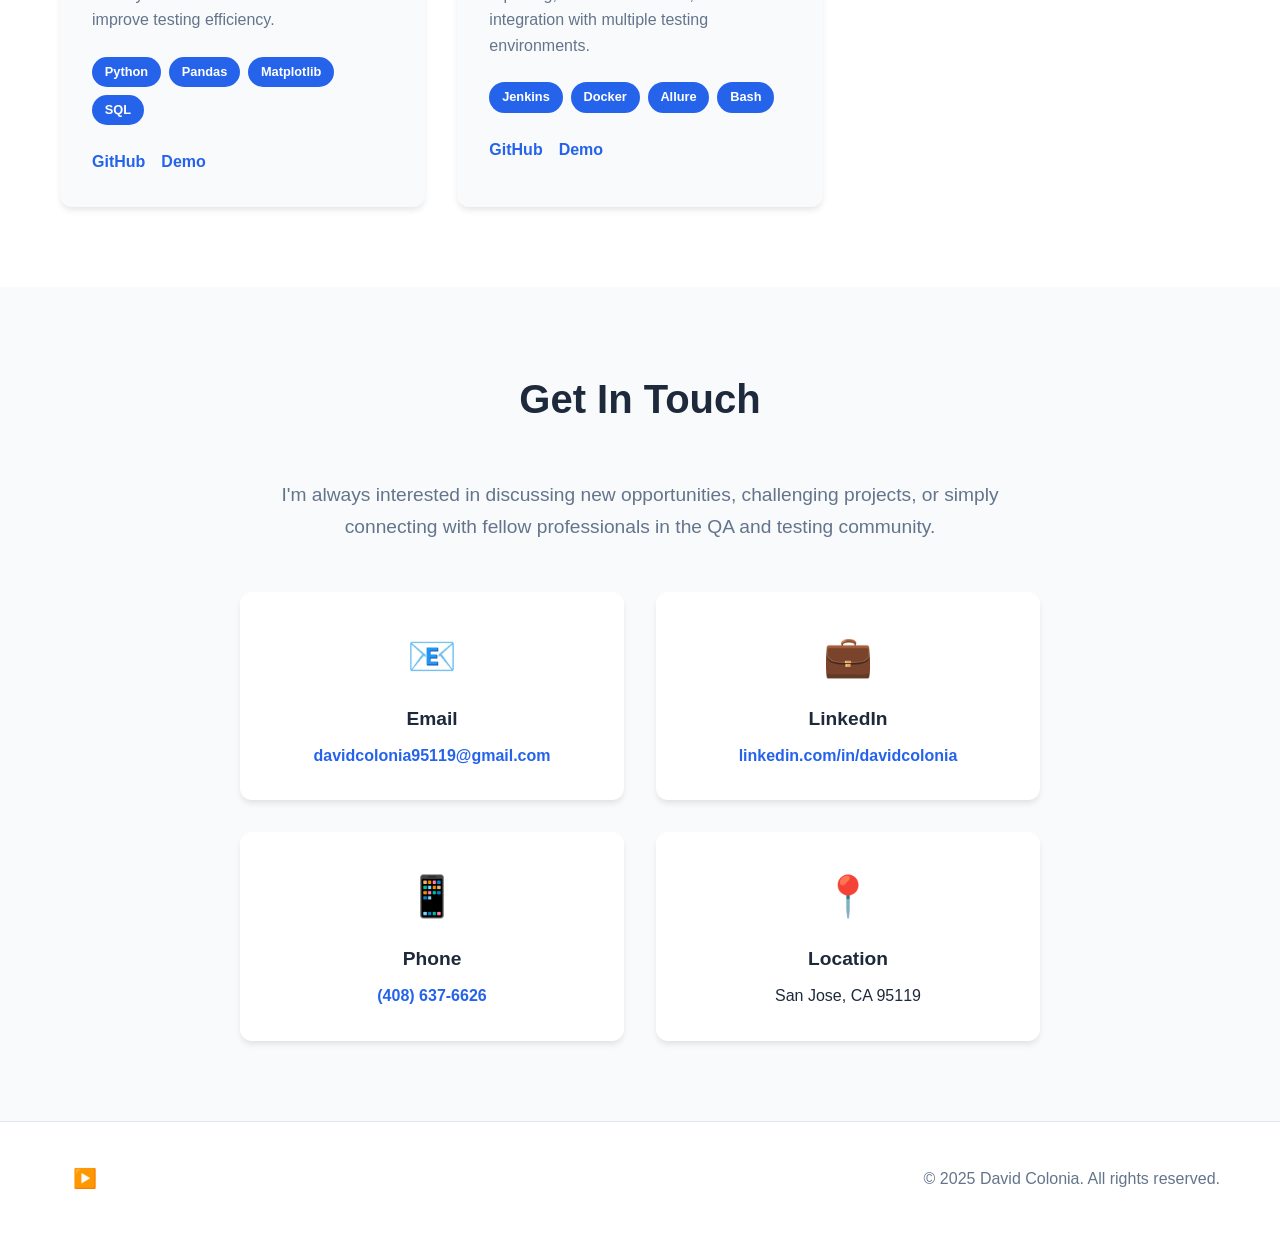
==== commit 4f3238e3: "working site" ====
--- a/index.html
+++ b/index.html
@@ -7,42 +7,6 @@
     <link rel="stylesheet" href="style.css">
 </head>
 <body>
-    <!-- Music Player -->
-    <div class="music-player" id="music-player">
-        <button class="music-toggle" id="music-toggle">
-            <span class="play-icon">▶️</span>
-            <span class="pause-icon" style="display: none;">⏸️</span>
-        </button>
-        <div class="music-info" id="music-info">
-            <div class="song-details">
-                <div class="song-title">Lofi Hip Hop</div>
-                <div class="song-artist">Chill Beats</div>
-                <div class="music-controls">
-                    <button class="control-btn" id="prev-btn">⏮️</button>
-                    <button class="control-btn" id="next-btn">⏭️</button>
-                    <div class="volume-control">
-                        <span class="volume-icon">🔊</span>
-                        <input type="range" class="volume-slider" id="volume-slider" min="0" max="100" value="50">
-                    </div>
-                </div>
-                <div class="progress-container">
-                    <div class="progress-bar">
-                        <div class="progress-fill" id="progress-fill"></div>
-                    </div>
-                    <div class="time-display">
-                        <span id="current-time">0:00</span> / <span id="total-time">0:00</span>
-                    </div>
-                </div>
-            </div>
-        </div>
-        <audio id="audio-player" loop>
-            <source src="music/lofi-hip-hop.mp3" type="audio/mpeg">
-            <!-- Fallback for browsers that don't support MP3 -->
-            <source src="music/lofi-hip-hop.ogg" type="audio/ogg">
-            Your browser does not support the audio element.
-        </audio>
-    </div>
-
     <!-- Navigation -->
     <nav class="navbar" id="navbar">
         <div class="nav-container">
@@ -316,6 +280,42 @@
     <!-- Footer -->
     <footer class="footer">
         <div class="container">
+            <!-- Music Player -->
+            <div class="music-player" id="music-player">
+                <button class="music-toggle" id="music-toggle">
+                    <span class="play-icon">▶️</span>
+                    <span class="pause-icon" style="display: none;">⏸️</span>
+                </button>
+                <div class="music-info" id="music-info">
+                    <div class="song-details">
+                        <div class="song-title">Lofi Hip Hop</div>
+                        <div class="song-artist">Chill Beats</div>
+                        <div class="music-controls">
+                            <button class="control-btn" id="prev-btn">⏮️</button>
+                            <button class="control-btn" id="next-btn">⏭️</button>
+                            <div class="volume-control">
+                                <span class="volume-icon">🔊</span>
+                                <input type="range" class="volume-slider" id="volume-slider" min="0" max="100" value="50">
+                            </div>
+                        </div>
+                        <div class="progress-container">
+                            <div class="progress-bar">
+                                <div class="progress-fill" id="progress-fill"></div>
+                            </div>
+                            <div class="time-display">
+                                <span id="current-time">0:00</span> / <span id="total-time">0:00</span>
+                            </div>
+                        </div>
+                    </div>
+                </div>
+                <audio id="audio-player" loop>
+                    <source src="music/lofi-hip-hop.mp3" type="audio/mpeg">
+                    <!-- Fallback for browsers that don't support MP3 -->
+                    <source src="music/lofi-hip-hop.ogg" type="audio/ogg">
+                    Your browser does not support the audio element.
+                </audio>
+            </div>
+            
             <p>&copy; 2025 David Colonia. All rights reserved.</p>
         </div>
     </footer>
--- a/style.css
+++ b/style.css
@@ -530,13 +530,21 @@
     color: var(--text-secondary);
 }
 
-/* Music Player Styles */
+/* Music Player Styles - Footer Version */
 .music-player {
-    position: fixed;
-    top: 10px;
-    left: 20px;
+    position: relative;
+    display: inline-block;
+    margin-right: 2rem;
     z-index: 1001;
     transition: var(--transition);
+}
+
+.footer .container {
+    display: flex;
+    align-items: center;
+    justify-content: space-between;
+    flex-wrap: wrap;
+    gap: 1rem;
 }
 
 @media (max-width: 768px) {
@@ -586,7 +594,7 @@
 
 .music-info {
     position: absolute;
-    top: 60px;
+    bottom: 60px;
     left: 0;
     background: var(--surface-color);
     border: 1px solid var(--border-color);
@@ -596,7 +604,7 @@
     box-shadow: var(--shadow-lg);
     opacity: 0;
     visibility: hidden;
-    transform: translateY(-10px);
+    transform: translateY(10px);
     transition: all 0.3s cubic-bezier(0.4, 0, 0.2, 1);
     backdrop-filter: blur(10px);
 }
@@ -758,9 +766,15 @@
 
 /* Music player responsive design */
 @media (max-width: 768px) {
+    .footer .container {
+        flex-direction: column;
+        text-align: center;
+        gap: 1rem;
+    }
+    
     .music-player {
-        top: 15px;
-        left: 15px;
+        margin-right: 0;
+        margin-bottom: 1rem;
     }
     
     .music-toggle {
@@ -771,14 +785,18 @@
     
     .music-info {
         min-width: 260px;
-        left: -10px;
+        left: 50%;
+        transform: translateX(-50%) translateY(10px);
+    }
+    
+    .music-player:hover .music-info {
+        transform: translateX(-50%) translateY(0);
     }
 }
 
 @media (max-width: 480px) {
     .music-info {
         min-width: 240px;
-        left: -20px;
     }
 }
 .scroll-to-top {
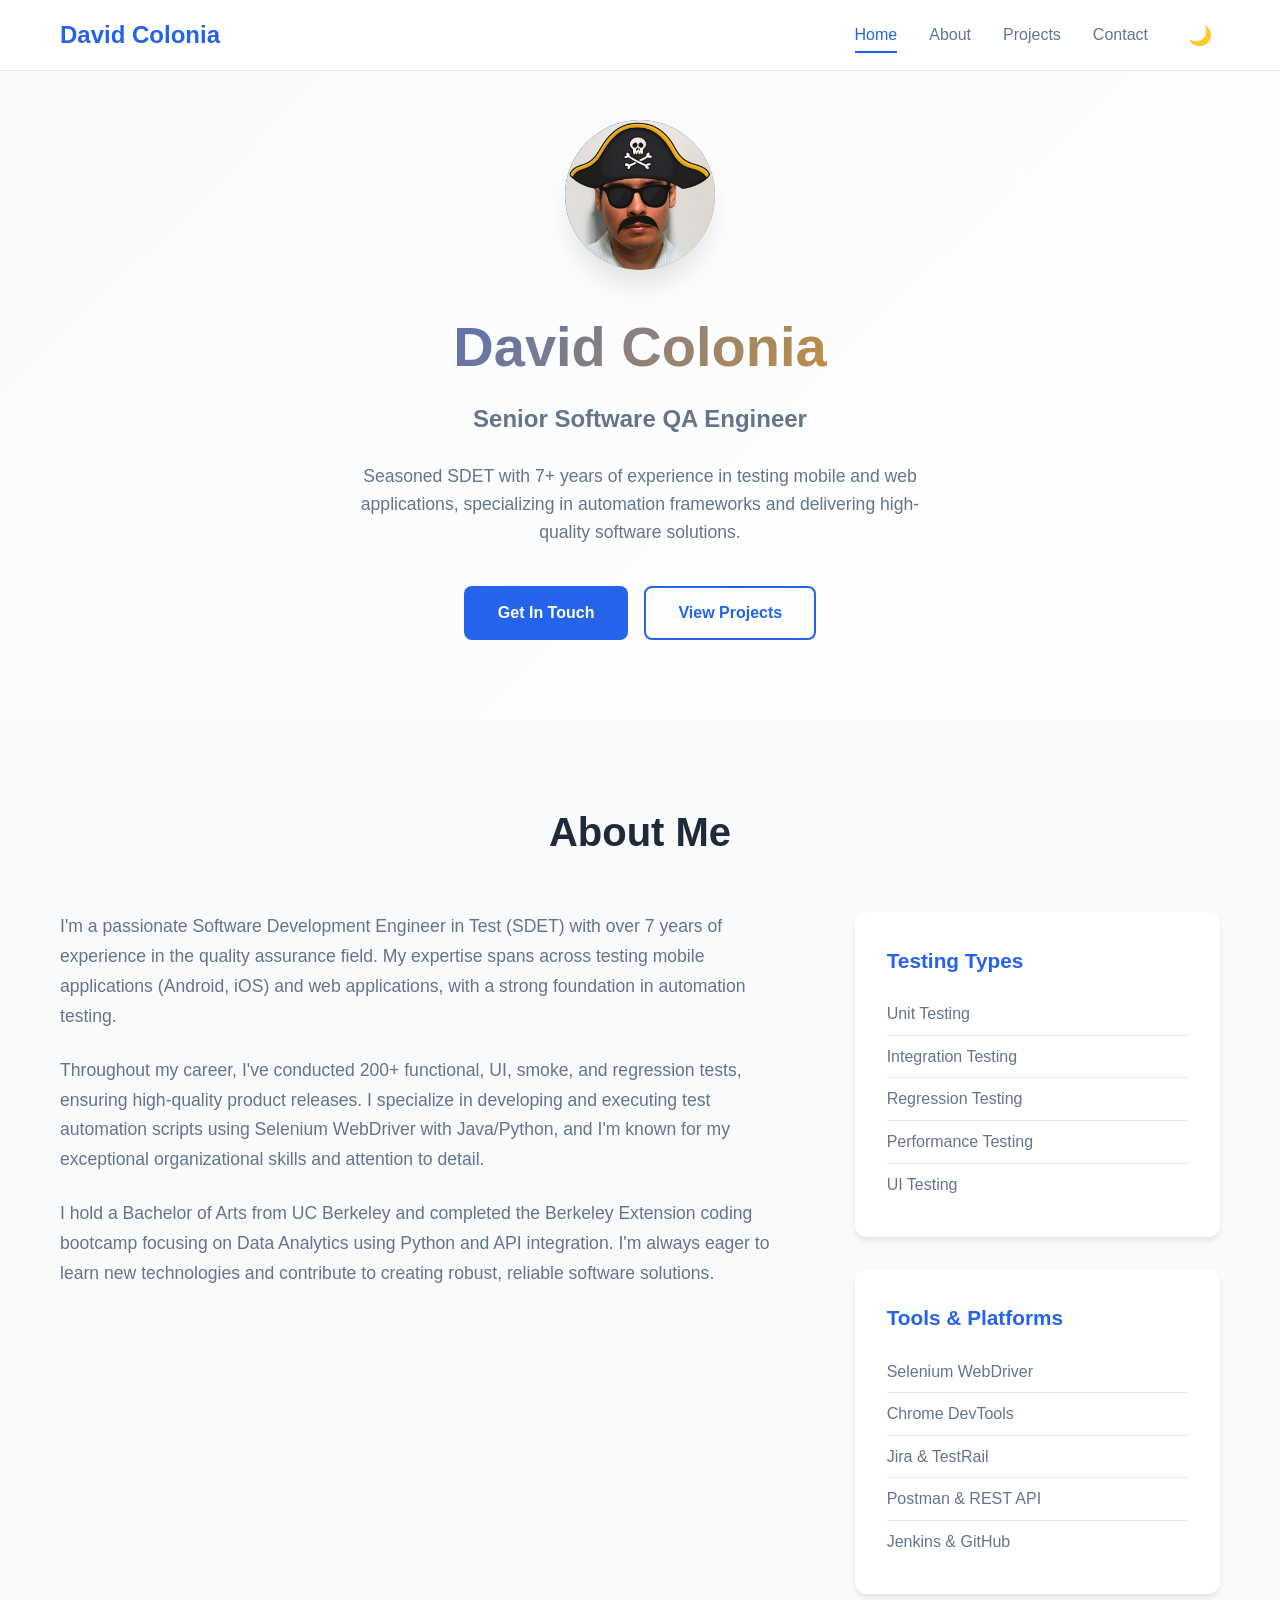
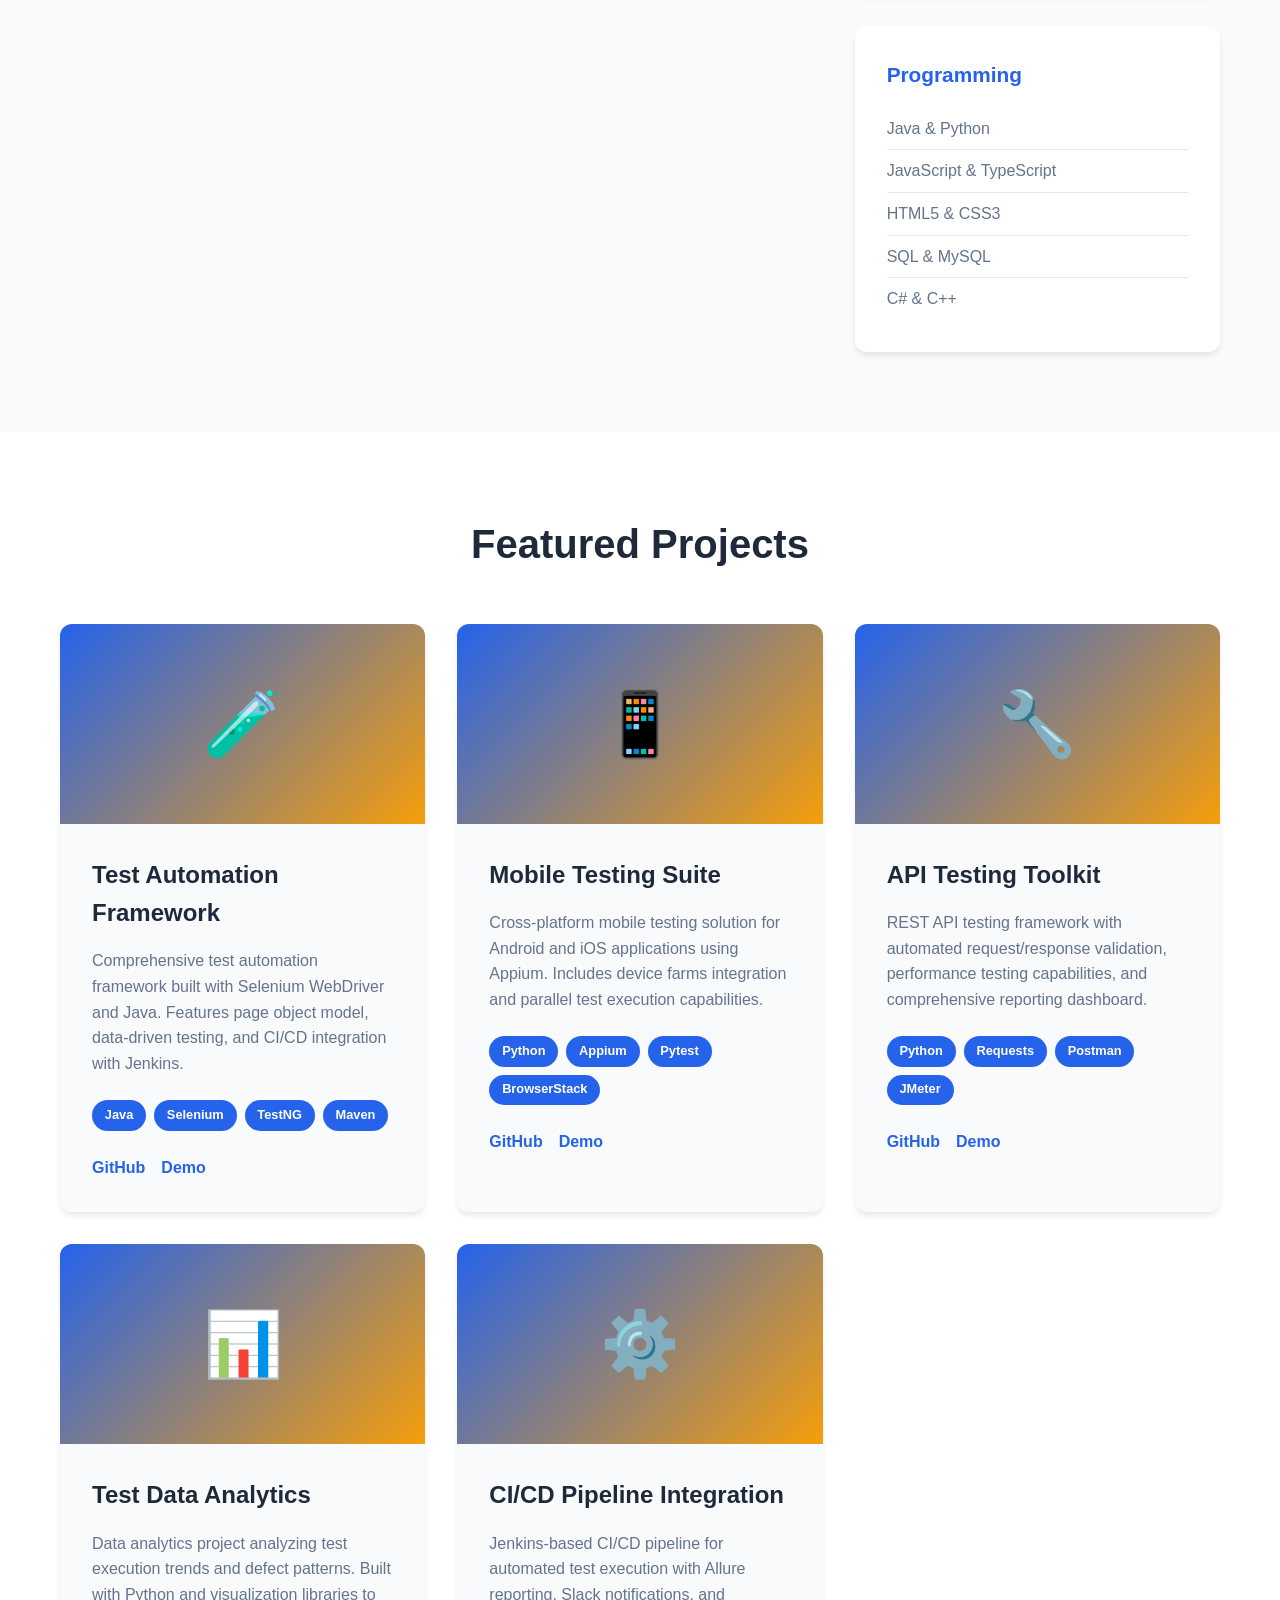
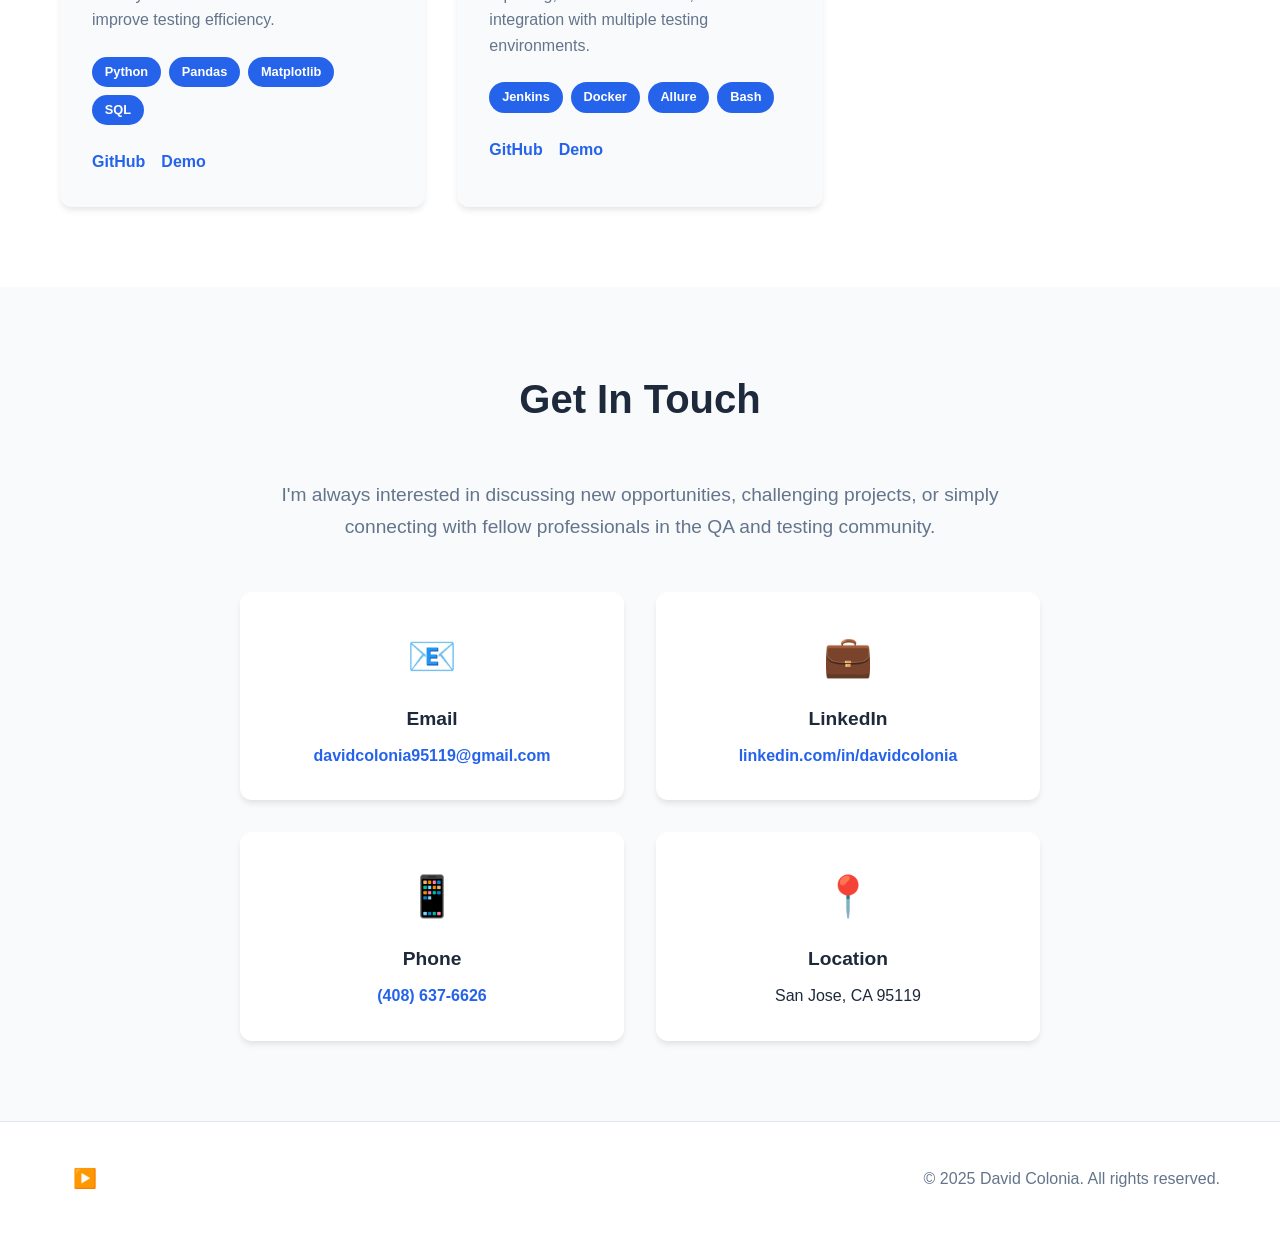
==== commit 023d60ef: "before making big changes" ====
--- a/index.html
+++ b/index.html
@@ -34,7 +34,7 @@
             <div class="hero-content">
                 <div class="profile-img-container">
                     <div class="profile-img-placeholder">
-                        <img src = "pirate-profile.jpg" />
+                        <img src="pirate-profile.jpg" alt="David Colonia - Software QA Engineer" />
                         <span>DC</span>
                     </div>
                 </div>
@@ -288,11 +288,21 @@
                 </button>
                 <div class="music-info" id="music-info">
                     <div class="song-details">
-                        <div class="song-title">Lofi Hip Hop</div>
-                        <div class="song-artist">Chill Beats</div>
+                        <div class="search-container">
+                            <input type="text" class="music-search" id="music-search" placeholder="Search YouTube music...">
+                            <button class="search-btn" id="search-btn">🔍</button>
+                        </div>
+                        <div class="current-track">
+                            <div class="song-title" id="current-title">Search for music</div>
+                            <div class="song-artist" id="current-artist">Click search to get started</div>
+                        </div>
+                        <div class="search-results" id="search-results" style="display: none;">
+                            <!-- Search results will be populated here -->
+                        </div>
                         <div class="music-controls">
                             <button class="control-btn" id="prev-btn">⏮️</button>
                             <button class="control-btn" id="next-btn">⏭️</button>
+                            <button class="control-btn" id="shuffle-btn">🔀</button>
                             <div class="volume-control">
                                 <span class="volume-icon">🔊</span>
                                 <input type="range" class="volume-slider" id="volume-slider" min="0" max="100" value="50">
@@ -306,14 +316,23 @@
                                 <span id="current-time">0:00</span> / <span id="total-time">0:00</span>
                             </div>
                         </div>
-                    </div>
-                </div>
-                <audio id="audio-player" loop>
-                    <source src="music/lofi-hip-hop.mp3" type="audio/mpeg">
-                    <!-- Fallback for browsers that don't support MP3 -->
-                    <source src="music/lofi-hip-hop.ogg" type="audio/ogg">
-                    Your browser does not support the audio element.
-                </audio>
+                        <div class="api-notice">
+                            <small>🔑 YouTube API Setup Required</small>
+                            <div class="api-setup-steps">
+                                <strong>Quick Setup:</strong><br>
+                                1. Get free API key from Google Cloud Console<br>
+                                2. Enable YouTube Data API v3<br>
+                                3. Add key to script.js (line 2)<br>
+                            </div>
+                            <button class="api-test-btn" onclick="testApiKey()">Test API Key</button>
+                        </div>
+                    </div>
+                </div>
+                
+                <!-- Hidden YouTube Player -->
+                <div id="youtube-player-container" style="display: none;">
+                    <div id="youtube-player"></div>
+                </div>
             </div>
             
             <p>&copy; 2025 David Colonia. All rights reserved.</p>
--- a/style.css
+++ b/style.css
@@ -218,7 +218,7 @@
     width: 100%;
     height: 100%;
     object-fit: cover;
-    object-position: center;
+    object-position: center top;
     border-radius: 50%;
     position: absolute;
     top: 0;
@@ -600,13 +600,168 @@
     border: 1px solid var(--border-color);
     border-radius: 12px;
     padding: 1rem;
-    min-width: 280px;
+    min-width: 320px;
+    max-width: 400px;
+    max-height: 400px;
+    overflow-y: auto;
     box-shadow: var(--shadow-lg);
     opacity: 0;
     visibility: hidden;
     transform: translateY(10px);
     transition: all 0.3s cubic-bezier(0.4, 0, 0.2, 1);
     backdrop-filter: blur(10px);
+}
+
+.search-container {
+    display: flex;
+    gap: 0.5rem;
+    margin-bottom: 1rem;
+}
+
+.music-search {
+    flex: 1;
+    padding: 0.5rem;
+    border: 1px solid var(--border-color);
+    border-radius: 6px;
+    background: var(--background-color);
+    color: var(--text-primary);
+    font-size: 0.875rem;
+    outline: none;
+}
+
+.music-search:focus {
+    border-color: var(--primary-color);
+}
+
+.search-btn {
+    padding: 0.5rem;
+    background: var(--primary-color);
+    color: white;
+    border: none;
+    border-radius: 6px;
+    cursor: pointer;
+    font-size: 0.875rem;
+    transition: var(--transition);
+}
+
+.search-btn:hover {
+    background: var(--accent-color);
+}
+
+.current-track {
+    margin-bottom: 1rem;
+    padding-bottom: 1rem;
+    border-bottom: 1px solid var(--border-color);
+}
+
+.search-results {
+    max-height: 150px;
+    overflow-y: auto;
+    margin-bottom: 1rem;
+    border: 1px solid var(--border-color);
+    border-radius: 6px;
+    background: var(--background-color);
+}
+
+.search-result-item {
+    padding: 0.75rem;
+    border-bottom: 1px solid var(--border-color);
+    cursor: pointer;
+    transition: var(--transition);
+    display: flex;
+    align-items: center;
+    gap: 0.5rem;
+}
+
+.search-result-item:hover {
+    background: var(--surface-color);
+}
+
+.search-result-item:last-child {
+    border-bottom: none;
+}
+
+.result-thumbnail {
+    width: 40px;
+    height: 30px;
+    background: var(--border-color);
+    border-radius: 4px;
+    flex-shrink: 0;
+    object-fit: cover;
+}
+
+.result-info {
+    flex: 1;
+    min-width: 0;
+}
+
+.result-title {
+    font-size: 0.875rem;
+    font-weight: 600;
+    color: var(--text-primary);
+    white-space: nowrap;
+    overflow: hidden;
+    text-overflow: ellipsis;
+}
+
+.result-channel {
+    font-size: 0.75rem;
+    color: var(--text-secondary);
+    white-space: nowrap;
+    overflow: hidden;
+    text-overflow: ellipsis;
+}
+
+.api-notice {
+    margin-top: 1rem;
+    padding: 1rem;
+    background: rgba(245, 158, 11, 0.1);
+    border: 1px solid rgba(245, 158, 11, 0.3);
+    border-radius: 6px;
+    text-align: center;
+}
+
+.api-notice small {
+    color: var(--accent-color);
+    font-size: 0.75rem;
+    display: block;
+    margin-bottom: 0.5rem;
+}
+
+.api-setup-steps {
+    text-align: left;
+    margin-top: 0.5rem;
+    font-size: 0.7rem;
+    color: var(--text-secondary);
+}
+
+.api-test-btn {
+    margin-top: 0.5rem;
+    padding: 0.5rem 1rem;
+    background: var(--primary-color);
+    color: white;
+    border: none;
+    border-radius: 4px;
+    cursor: pointer;
+    font-size: 0.75rem;
+    transition: var(--transition);
+}
+
+.api-test-btn:hover {
+    background: var(--accent-color);
+}
+
+.loading {
+    text-align: center;
+    padding: 1rem;
+    color: var(--text-secondary);
+}
+
+.no-results {
+    text-align: center;
+    padding: 1rem;
+    color: var(--text-secondary);
+    font-size: 0.875rem;
 }
 
 .music-player:hover .music-info {
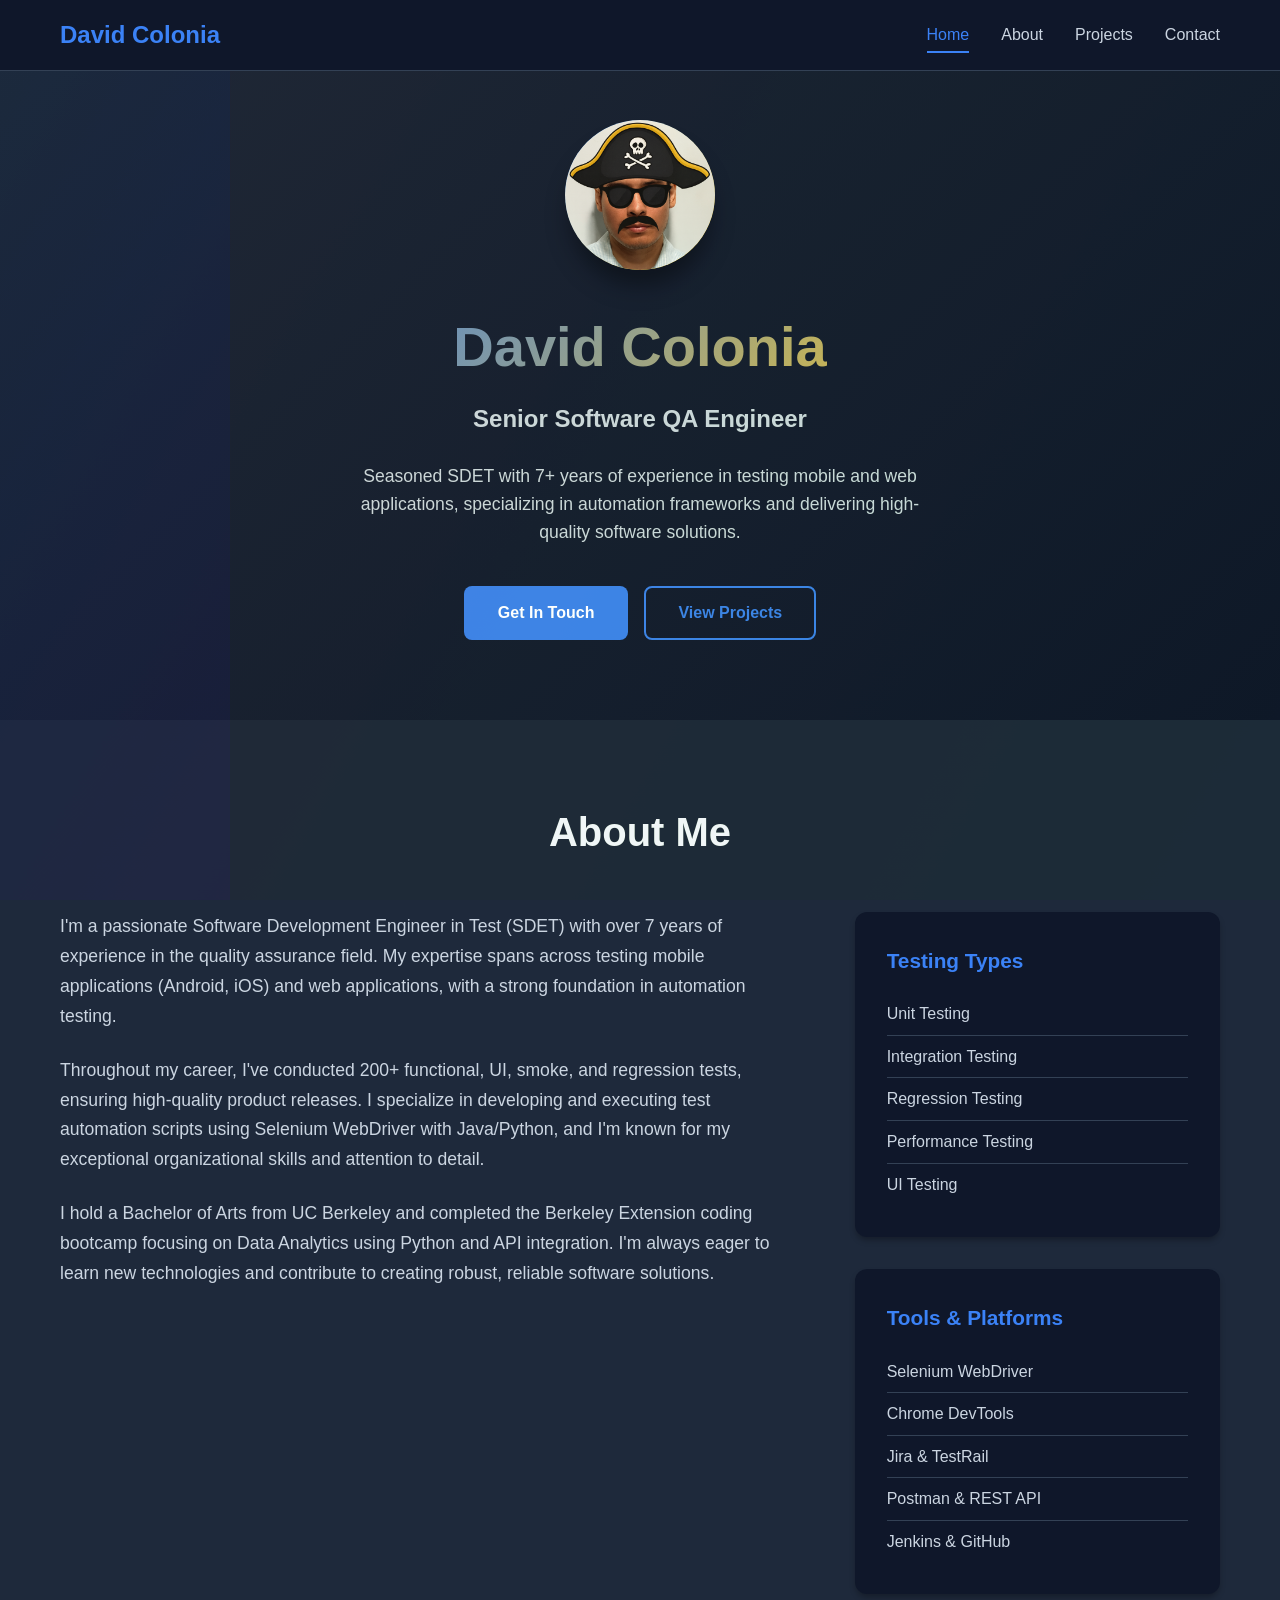
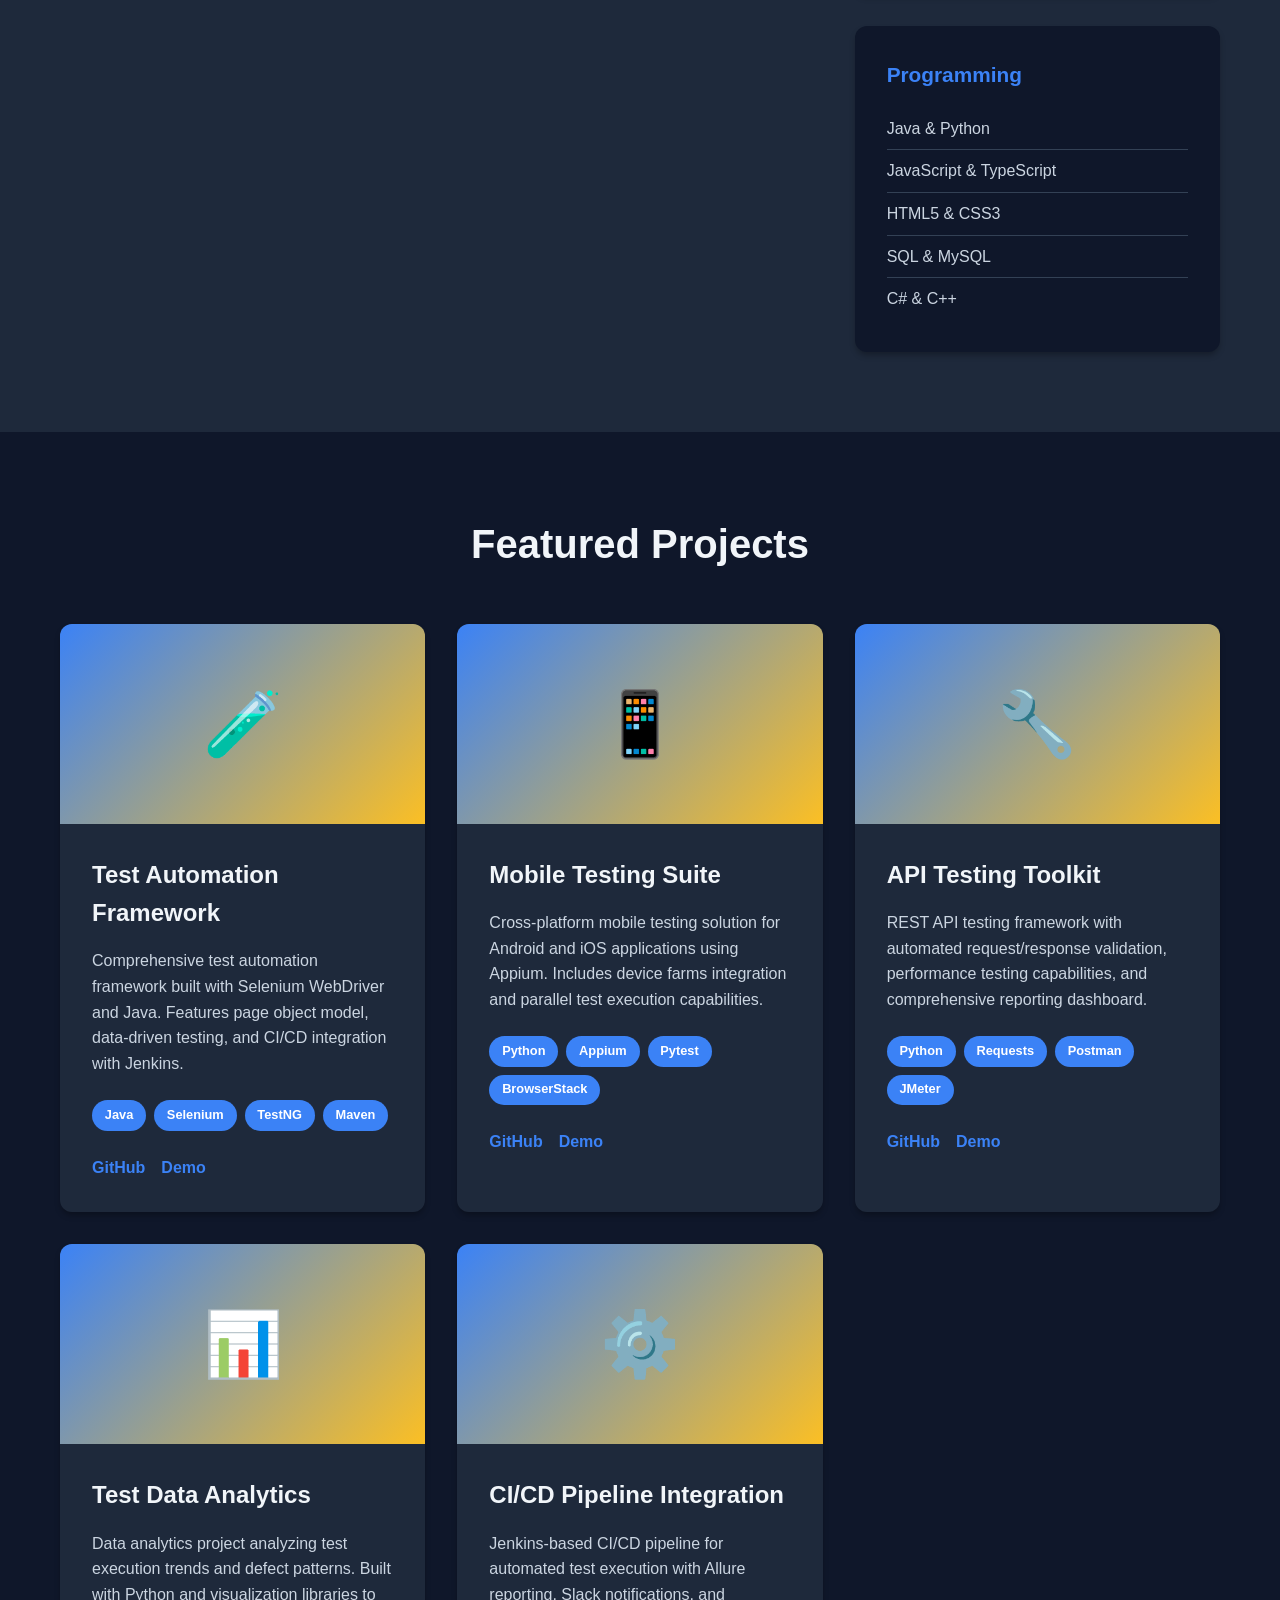
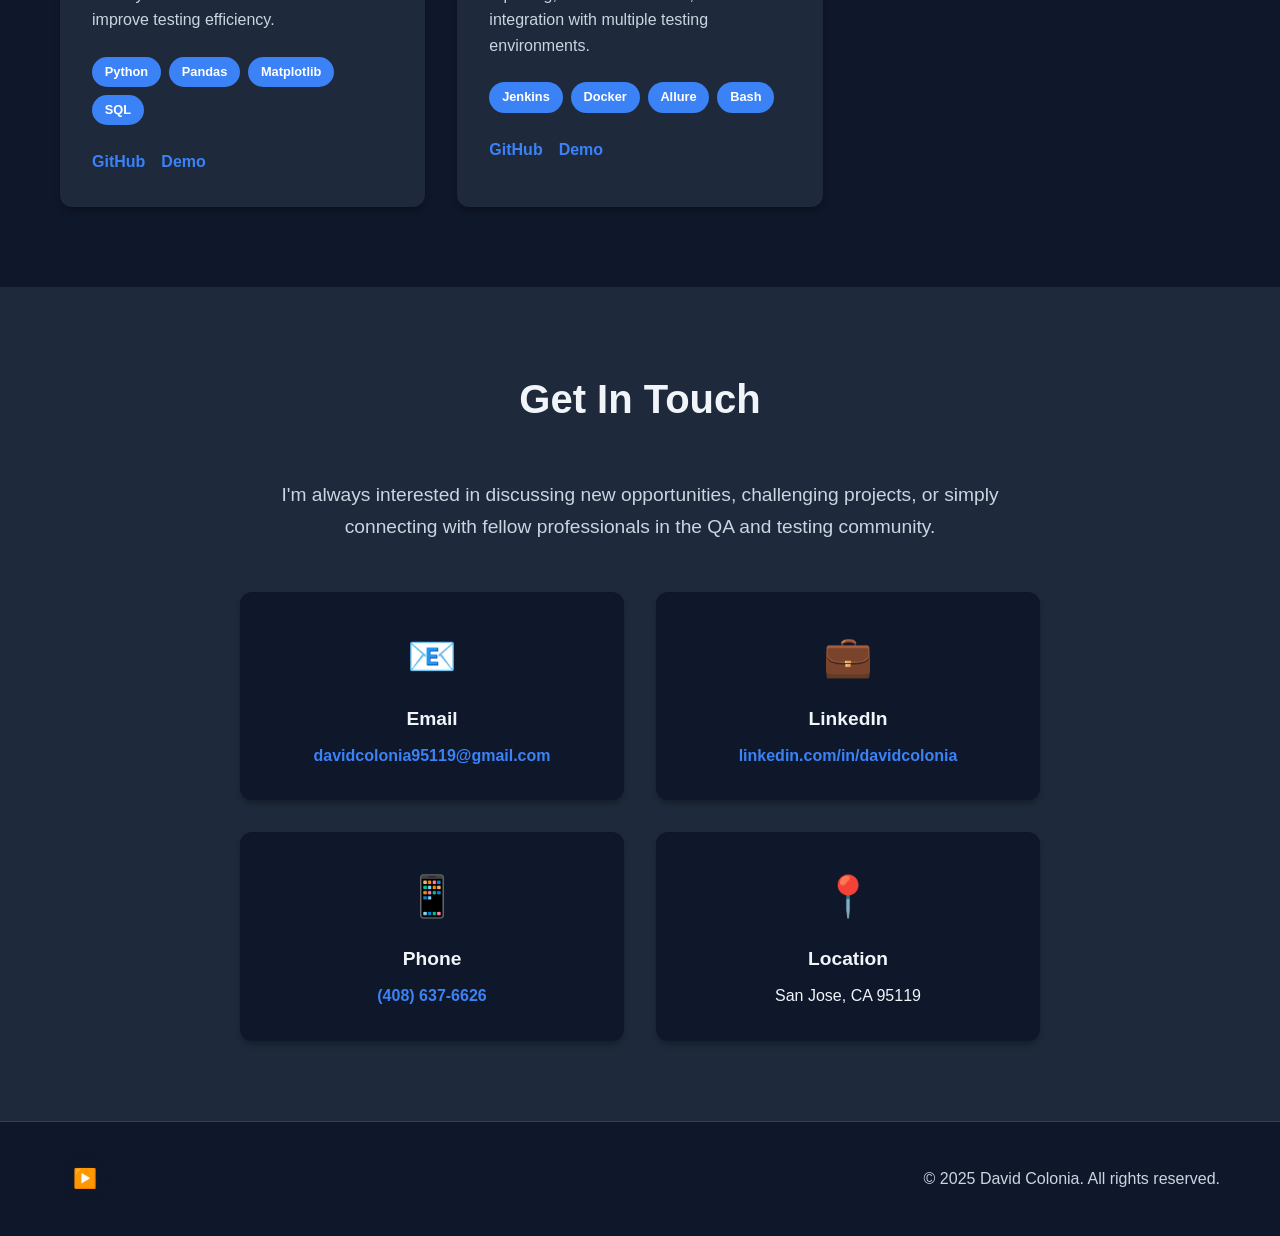
==== commit 84b83ae0: "renameindex" ====
--- a/index.html
+++ b/index.html
@@ -1,5 +1,5 @@
 <!DOCTYPE html>
-<html lang="en">
+<html lang="en" data-theme="dark">
 <head>
     <meta charset="UTF-8">
     <meta name="viewport" content="width=device-width, initial-scale=1.0">
@@ -18,7 +18,6 @@
                 <a href="#about" class="nav-link">About</a>
                 <a href="#projects" class="nav-link">Projects</a>
                 <a href="#contact" class="nav-link">Contact</a>
-                <button type="button" class="theme-toggle" id="theme-toggle">🌙</button>
             </div>
             <div class="hamburger" id="hamburger">
                 <span></span>
@@ -293,8 +292,9 @@
                             <button class="search-btn" id="search-btn">🔍</button>
                         </div>
                         <div class="current-track">
-                            <div class="song-title" id="current-title">Search for music</div>
-                            <div class="song-artist" id="current-artist">Click search to get started</div>
+                            <div class="song-title" id="current-title">Loading default song...</div>
+                            <div class="song-artist" id="current-artist">Please wait...</div>
+                            <button class="retry-btn" id="retry-btn" onclick="retryDefaultSong()" style="display: none;">🔄 Retry Loading</button>
                         </div>
                         <div class="search-results" id="search-results" style="display: none;">
                             <!-- Search results will be populated here -->
@@ -317,13 +317,7 @@
                             </div>
                         </div>
                         <div class="api-notice">
-                            <small>🔑 YouTube API Setup Required</small>
-                            <div class="api-setup-steps">
-                                <strong>Quick Setup:</strong><br>
-                                1. Get free API key from Google Cloud Console<br>
-                                2. Enable YouTube Data API v3<br>
-                                3. Add key to script.js (line 2)<br>
-                            </div>
+                            <small>⚠️ Add your YouTube API key to enable music search</small>
                             <button class="api-test-btn" onclick="testApiKey()">Test API Key</button>
                         </div>
                     </div>
@@ -333,12 +327,32 @@
                 <div id="youtube-player-container" style="display: none;">
                     <div id="youtube-player"></div>
                 </div>
+                
+                <!-- Embedded Player Display Area -->
+                <div id="embedded-player-display" style="display: none; margin-top: 1rem; border-radius: 8px; overflow: hidden;">
+                    <!-- Embedded iframe will be inserted here -->
+                </div>
             </div>
             
             <p>&copy; 2025 David Colonia. All rights reserved.</p>
         </div>
     </footer>
 
+    <script src="config.js"></script>
+    <script>
+        // Inline dependencies using external config
+        const CONFIG = {
+            token: window.API_CONFIG?.YOUTUBE_API_KEY || 'DEMO_MODE',
+            appName: 'David Colonia Portfolio',
+            version: '1.0.0'
+        };
+        window.PORTFOLIO_CONFIG = CONFIG;
+        console.log('✅ Dependencies loaded with external config!');
+        console.log('🔑 API Key status:', CONFIG.token !== 'DEMO_MODE' ? 'Loaded' : 'Demo Mode');
+    </script>
+    <script>try{localStorage.setItem("theme","dark");document.documentElement.setAttribute("data-theme","dark");}catch(e){}</script>
     <script src="script.js"></script>
+    <script src="test.js"></script>  
+
 </body>
 </html>
--- a/style.css
+++ b/style.css
@@ -601,8 +601,8 @@
     border-radius: 12px;
     padding: 1rem;
     min-width: 320px;
-    max-width: 400px;
-    max-height: 400px;
+    max-width: 450px;
+    max-height: 500px;
     overflow-y: auto;
     box-shadow: var(--shadow-lg);
     opacity: 0;
@@ -610,6 +610,50 @@
     transform: translateY(10px);
     transition: all 0.3s cubic-bezier(0.4, 0, 0.2, 1);
     backdrop-filter: blur(10px);
+}
+
+#embedded-player-display {
+    margin-top: 1rem;
+    border-radius: 8px;
+    overflow: hidden;
+    background: var(--background-color);
+    border: 1px solid var(--border-color);
+}
+
+#embedded-player-display iframe {
+    width: 100%;
+    height: 200px;
+    border: none;
+    border-radius: 8px;
+}
+
+.embedded-player-controls {
+    padding: 0.5rem;
+    background: var(--surface-color);
+    border-top: 1px solid var(--border-color);
+    display: flex;
+    justify-content: space-between;
+    align-items: center;
+}
+
+.embedded-player-info {
+    font-size: 0.875rem;
+    color: var(--text-secondary);
+}
+
+.close-player-btn {
+    background: var(--primary-color);
+    color: white;
+    border: none;
+    padding: 0.25rem 0.5rem;
+    border-radius: 4px;
+    cursor: pointer;
+    font-size: 0.75rem;
+    transition: var(--transition);
+}
+
+.close-player-btn:hover {
+    background: var(--accent-color);
 }
 
 .search-container {
@@ -670,11 +714,18 @@
     transition: var(--transition);
     display: flex;
     align-items: center;
-    gap: 0.5rem;
+    gap: 0.75rem;
+    position: relative;
 }
 
 .search-result-item:hover {
-    background: var(--surface-color);
+    background: var(--primary-color);
+    color: white;
+}
+
+.search-result-item:hover .result-title,
+.search-result-item:hover .result-channel {
+    color: white;
 }
 
 .search-result-item:last-child {
@@ -682,8 +733,8 @@
 }
 
 .result-thumbnail {
-    width: 40px;
-    height: 30px;
+    width: 50px;
+    height: 38px;
     background: var(--border-color);
     border-radius: 4px;
     flex-shrink: 0;
@@ -699,17 +750,25 @@
     font-size: 0.875rem;
     font-weight: 600;
     color: var(--text-primary);
-    white-space: nowrap;
-    overflow: hidden;
-    text-overflow: ellipsis;
+    line-height: 1.3;
+    margin-bottom: 0.25rem;
 }
 
 .result-channel {
     font-size: 0.75rem;
     color: var(--text-secondary);
-    white-space: nowrap;
-    overflow: hidden;
-    text-overflow: ellipsis;
+    line-height: 1.2;
+}
+
+.result-play-btn {
+    font-size: 1rem;
+    opacity: 0.7;
+    transition: var(--transition);
+}
+
+.search-result-item:hover .result-play-btn {
+    opacity: 1;
+    transform: scale(1.2);
 }
 
 .api-notice {
@@ -747,7 +806,19 @@
     transition: var(--transition);
 }
 
-.api-test-btn:hover {
+.retry-btn {
+    margin-top: 0.5rem;
+    padding: 0.3rem 0.8rem;
+    background: var(--primary-color);
+    color: white;
+    border: none;
+    border-radius: 4px;
+    cursor: pointer;
+    font-size: 0.75rem;
+    transition: var(--transition);
+}
+
+.retry-btn:hover {
     background: var(--accent-color);
 }
 
